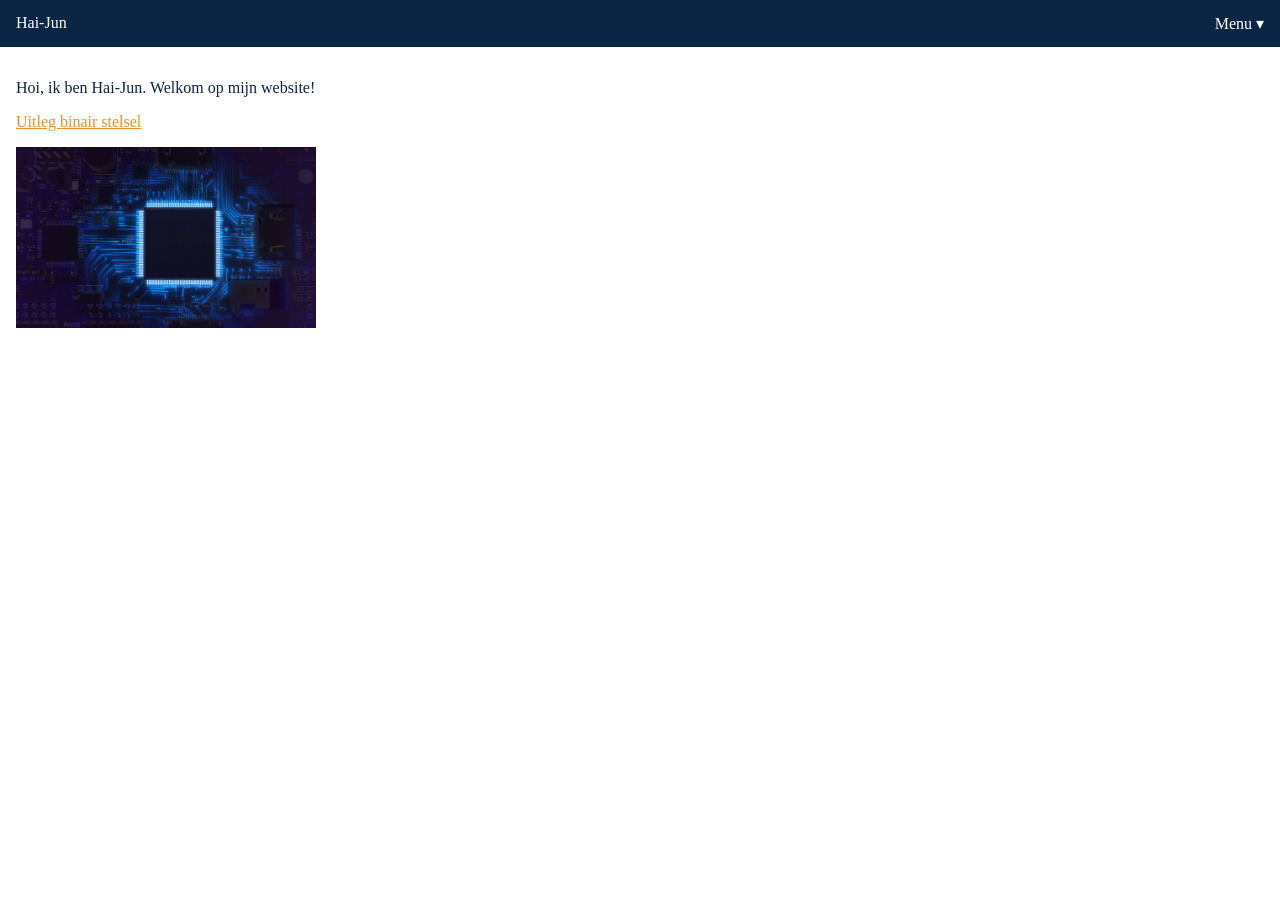
==== index.html @ f77fb596 "test 26" ====
<!DOCTYPE html> <!--dit is de homepage van mijn site, die blijft altijd in de hoofdmap staan-->
<html> <!--dit is het html-element, hier staat de hele pagina in-->
    <head> <!--de head: informatie OVER de pagina, die zie je niet op de pagina-->
        <title>Ik ben Hai-Jun</title> <!--de titel, die staat op het tabblad-->
        <meta charset="utf-8"> <!--zorgt dat letters als ë en é goed worden getoond-->
        <link rel="stylesheet" type="text/css" href="css/opmaak.css"> <!--link naar mijn CSS-bestand. css/ = in de map css-->
    </head>
    <body> <!--de body: alles wat je ZIET op je site-->

        <!--MENU met dropdown: 3 geneste lijsten (een lijst IN een lijst IN een lijst).
            ul = de hele lijst, li = 1 item, a = de link.
            html/ = de pagina staat in de map html-->
        <ul> <!--niveau 1: de donkerblauwe balk-->
            <li><a href="index.html">Hai-Jun</a></li> <!--mijn naam links in de balk, klikken = naar home-->
            <li class="rechts"> <!--class="rechts" = dit item staat rechts in de balk-->
                <a href="#">Menu ▾</a> <!--href="#" = deze link gaat nergens heen, hij opent alleen het menu-->
                <ul> <!--niveau 2: klapt open onder Menu-->
                    <li><a href="index.html">Home</a></li>
                    <li>
                        <a href="html/binairstelsel.html">◂ Onderwerpen</a>
                        <ul> <!--niveau 3: klapt open naast Onderwerpen-->
                            <li><a href="html/binairstelsel.html">Binair stelsel</a></li>
                            <li><a href="html/kleurmodellen.html">Kleurmodellen</a></li>
                        </ul>
                    </li>
                </ul>
            </li>
        </ul>

        <!--div = een block-element: een doos voor de inhoud van mijn pagina-->
        <div class="inhoud">

            <p>Hoi, ik ben Hai-Jun. Welkom op mijn website!</p> <!--p = paragraaf-->

            <p><a href="html/binairstelsel.html">Uitleg binair stelsel</a></p> <!--link naar mijn 2e pagina in de map html-->

            <!--plaatje uit de map images-->
            <img src="images/Ict1.jpeg" alt="Een computerchip met blauw licht">

        </div> <!--einde van de doos-->

    </body>
</html>
---- css/opmaak.css ----
/* opmaak.css = de opmaak van mijn hele website.
   Elk .html-bestand linkt naar dit bestand in de <head>.
   Mijn kleuren: donkerblauw (#0b2545) en oranje (#f28c28). */

/* body = de hele pagina.
   margin: 0 = geen witte rand om de pagina, zodat de menubalk tegen de rand zit */
body {
  margin: 0;
}
/* ---------- MENU ---------- */

/* Code van w3schools (horizontaal menu).
   ul = de hele lijst van het menu */
ul {
  list-style-type: none;       /* geen bolletjes */
  margin: 0;                   /* geen ruimte BUITEN de lijst */
  padding: 0;                  /* geen ruimte BINNEN de lijst */
  overflow: hidden;
  background-color: #0b2545;   /* EXPERIMENT: was #333 (grijs), ik koos donkerblauw */
}

/* li = 1 item van het menu.
   float: left = alle items gaan NAAST elkaar staan in plaats van onder elkaar */
li {
  float: left;
}

/* li a = de links IN het menu */
li a {
  display: block;              /* het hele vakje is klikbaar, niet alleen de tekst */
  color: white;                /* kleur van de tekst */
  text-align: center;          /* tekst in het midden */
  padding: 14px 16px;          /* ruimte binnen het vakje: 14px boven en onder, 16px links en rechts */
  text-decoration: none;       /* geen streep onder de link */
}

/* li a:hover = de link als je muis erop staat.
   EXPERIMENT: was #111 (zwart), ik koos oranje */
li a:hover {
  background-color: #f28c28;
}

/* ---------- DROPDOWN ---------- */

/* li.rechts = het menu-item met class="rechts" (Menu ▾).
   float: right = dit item staat RECHTS in de balk */
li.rechts {
  float: right;
}

/* li ul = een lijst BINNEN een lijst-item (niveau 2 en 3).
   Die is eerst ONZICHTBAAR. */
li ul {
  display: none;               /* none = niet zichtbaar */
  position: absolute;          /* zweeft OVER de pagina heen, de rest schuift niet op */
  right: 0;                    /* tegen de rechterkant van het scherm */
  min-width: 180px;            /* minstens 180 pixels breed */
  overflow: visible;           /* anders wordt niveau 3 afgeknipt */
  z-index: 1;                  /* ligt BOVENOP de rest van de pagina */
}

/* in de dropdown staan de items ONDER elkaar, niet naast elkaar */
li ul li {
  float: none;                 /* niet meer naast elkaar */
  position: relative;          /* nodig zodat niveau 3 naast dit item komt */
}

/* tekst in de dropdown links uitlijnen */
li ul a {
  text-align: left;
}

/* li ul ul = niveau 3 (een lijst in een lijst in een lijst).
   Die komt LINKS naast het item in plaats van eronder */
li ul ul {
  top: 0;                      /* op dezelfde hoogte als het item */
  right: 100%;                 /* helemaal links naast het item */
}

/* li:hover > ul = als je muis op een li staat, wordt de lijst DIRECT daarin zichtbaar.
   > = alleen de lijst direct erin, niet de lijsten nog dieper */
li:hover > ul {
  display: block;              /* block = wel zichtbaar */
}

/* ---------- INHOUD ---------- */

/* .inhoud = de doos met class="inhoud" (de punt betekent: class) */
.inhoud {
  color: #0b2545;              /* donkerblauwe tekst */
  padding: 16px;               /* ruimte binnen de doos, zodat de tekst niet tegen de rand zit */
}

/* EXPERIMENT: de links in de tekst een andere kleur geven (oranje) */
.inhoud a {
  color: #f28c28;
}

/* de plaatjes in de doos niet te groot maken */
.inhoud img {
  width: 300px;                /* 300 pixels breed */
}


/* ---------- OPGEZOCHT (vragen uit het document) ----------
   1. color = de kleur van de TEKST.
      background-color = de kleur van de ACHTERGROND.
   2. display: block = het element wordt een block (een plank):
      het neemt de hele breedte en het hele vlak is klikbaar.
   3. li a:hover = de opmaak van een link in een lijst-item
      op het moment dat de muis erop staat (hover = zweven).
   4. padding: 8px 16px
      a. padding = de ruimte BINNEN een element, tussen de rand en de inhoud.
      b. px = pixels, de kleine puntjes waaruit je scherm bestaat.
      c. 2 waardes: de 1e is voor boven en onder,
         de 2e is voor links en rechts. */
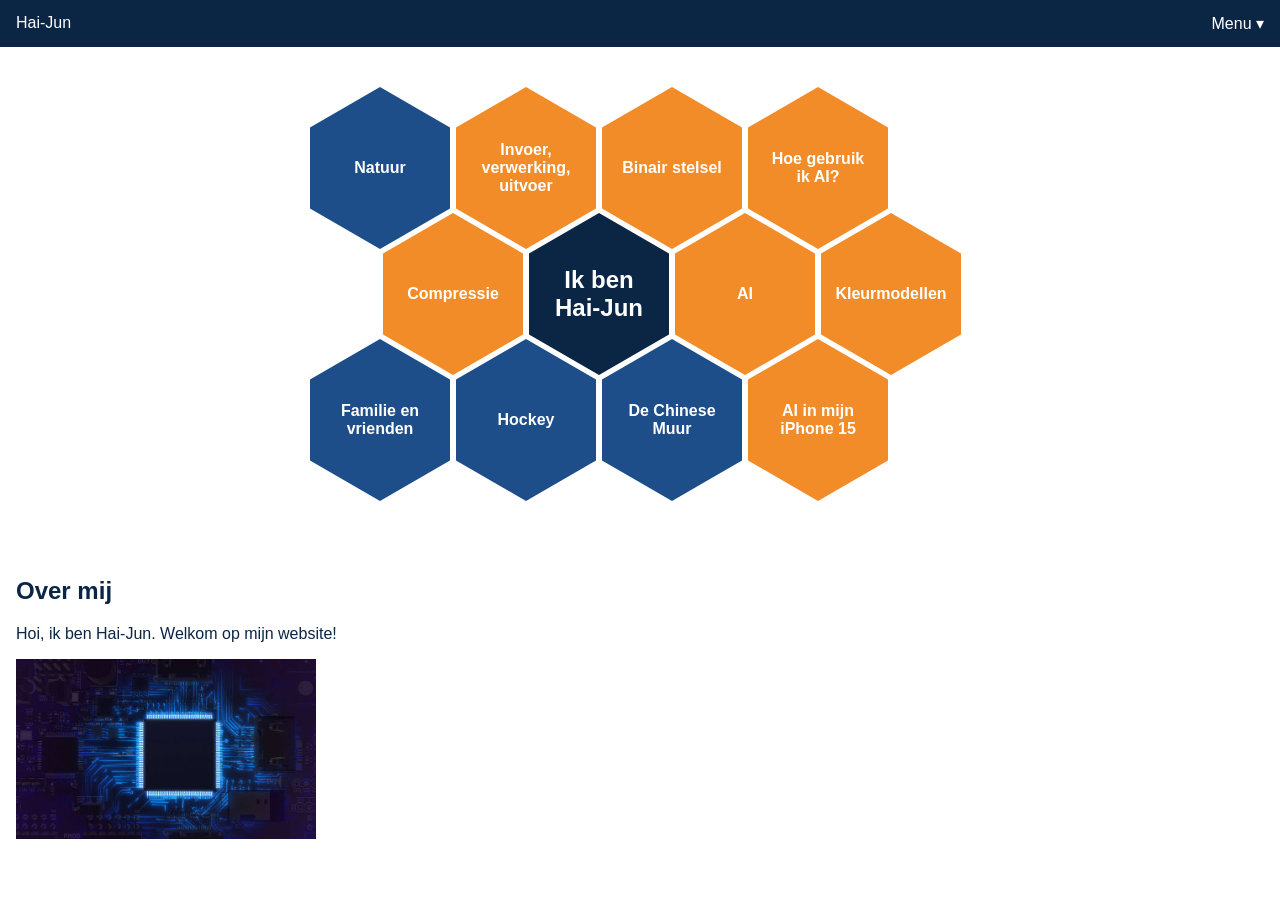
==== commit b0fa4119: "test27" ====
--- a/index.html
+++ b/index.html
@@ -7,9 +7,9 @@
     </head>
     <body> <!--de body: alles wat je ZIET op je site-->
 
-        <!--MENU met dropdown: 3 geneste lijsten (een lijst IN een lijst IN een lijst).
-            ul = de hele lijst, li = 1 item, a = de link.
-            html/ = de pagina staat in de map html-->
+        <!--MENU met dropdown: 3 geneste lijsten.
+            html/ = de pagina staat in de map html.
+            # = spring naar een stukje van de pagina met dat id-->
         <ul> <!--niveau 1: de donkerblauwe balk-->
             <li><a href="index.html">Hai-Jun</a></li> <!--mijn naam links in de balk, klikken = naar home-->
             <li class="rechts"> <!--class="rechts" = dit item staat rechts in de balk-->
@@ -17,22 +17,67 @@
                 <ul> <!--niveau 2: klapt open onder Menu-->
                     <li><a href="index.html">Home</a></li>
                     <li>
-                        <a href="html/binairstelsel.html">◂ Onderwerpen</a>
-                        <ul> <!--niveau 3: klapt open naast Onderwerpen-->
+                        <a href="html/ivu.html">◂ Onderwerpen</a>
+                        <ul> <!--niveau 3: de onderwerpen-->
+                            <li><a href="html/ivu.html">Invoer, verwerking, uitvoer</a></li>
                             <li><a href="html/binairstelsel.html">Binair stelsel</a></li>
                             <li><a href="html/kleurmodellen.html">Kleurmodellen</a></li>
+                            <li><a href="html/compressie.html">Compressie</a></li>
+                        </ul>
+                    </li>
+                    <li>
+                        <a href="html/ai.html">◂ AI</a>
+                        <ul> <!--niveau 3: de stukjes van de AI-pagina-->
+                            <li><a href="html/ai.html#wat">Wat is AI?</a></li>
+                            <li><a href="html/ai.html#gebruik">Hoe gebruik ik AI?</a></li>
+                            <li><a href="html/ai.html#iphone">AI in mijn iPhone 15</a></li>
                         </ul>
                     </li>
                 </ul>
             </li>
         </ul>
 
-        <!--div = een block-element: een doos voor de inhoud van mijn pagina-->
-        <div class="inhoud">
+        <!--HONINGRAAT: mijn ontwerp. Een doos (div) met 3 rijen zeshoeken.
+            Elke rij is een div met class="rij".
+            Elke zeshoek is een link (a) met class="zeshoek".
+            Een zeshoek heeft 2 classes, met een spatie ertussen:
+            "zeshoek onderwerp" = de vorm van een zeshoek + de oranje kleur
+            "zeshoek hobby" = de vorm van een zeshoek + de blauwe kleur-->
+        <div class="honingraat">
 
+            <!--RIJ 1-->
+            <div class="rij">
+                <a class="zeshoek hobby" href="#over-mij">Natuur</a> <!--#over-mij = spring naar het stuk "Over mij" onderaan-->
+                <a class="zeshoek onderwerp" href="html/ivu.html">Invoer, verwerking, uitvoer</a>
+                <a class="zeshoek onderwerp" href="html/binairstelsel.html">Binair stelsel</a>
+                <a class="zeshoek onderwerp" href="html/ai.html#gebruik">Hoe gebruik ik AI?</a>
+            </div>
+
+            <!--RIJ 2: class="rij verschoven" = deze rij schuift een halve zeshoek naar rechts (zie opmaak.css)-->
+            <div class="rij verschoven">
+                <a class="zeshoek onderwerp" href="html/compressie.html">Compressie</a>
+                <div class="zeshoek midden"> <!--de middelste zeshoek: geen link maar een div, met mijn naam-->
+                    <h1>Ik ben Hai-Jun</h1> <!--h1 = de belangrijkste kop van de pagina-->
+                </div>
+                <a class="zeshoek onderwerp" href="html/ai.html">AI</a>
+                <a class="zeshoek onderwerp" href="html/kleurmodellen.html">Kleurmodellen</a>
+            </div>
+
+            <!--RIJ 3-->
+            <div class="rij">
+                <a class="zeshoek hobby" href="#over-mij">Familie en vrienden</a>
+                <a class="zeshoek hobby" href="#over-mij">Hockey</a>
+                <a class="zeshoek hobby" href="#over-mij">De Chinese Muur</a>
+                <a class="zeshoek onderwerp" href="html/ai.html#iphone">AI in mijn iPhone 15</a>
+            </div>
+
+        </div> <!--einde van de honingraat-->
+
+        <!--OVER MIJ: id="over-mij" = een bladwijzer. De blauwe hobby-zeshoeken springen hierheen-->
+        <div class="inhoud" id="over-mij">
+
+            <h2>Over mij</h2> <!--h2 = een kopje-->
             <p>Hoi, ik ben Hai-Jun. Welkom op mijn website!</p> <!--p = paragraaf-->
-
-            <p><a href="html/binairstelsel.html">Uitleg binair stelsel</a></p> <!--link naar mijn 2e pagina in de map html-->
 
             <!--plaatje uit de map images-->
             <img src="images/Ict1.jpeg" alt="Een computerchip met blauw licht">
--- a/css/opmaak.css
+++ b/css/opmaak.css
@@ -3,9 +3,12 @@
    Mijn kleuren: donkerblauw (#0b2545) en oranje (#f28c28). */
 
 /* body = de hele pagina.
-   margin: 0 = geen witte rand om de pagina, zodat de menubalk tegen de rand zit */
+   margin: 0 = geen witte rand om de pagina, zodat de menubalk tegen de rand zit
+   font-family = het lettertype. Arial is makkelijk te lezen. sans-serif = reserve als Arial er niet is */
 body {
   margin: 0;
+  font-family: Arial, sans-serif;
+
 }
 /* ---------- MENU ---------- */
 
@@ -102,6 +105,79 @@
 }
 
 
+/* ---------- HONINGRAAT (homepage, mijn ontwerp) ---------- */
+
+/* .honingraat = de hele doos met zeshoeken */
+.honingraat {
+  width: 660px;                /* breedte: 4 zeshoeken + een halve voor de verschoven rij */
+  margin: 40px auto;           /* 40px ruimte boven en onder. auto links en rechts = in het MIDDEN van de pagina */
+}
+
+/* .rij = 1 rij zeshoeken.
+   overflow: hidden zorgt dat de rij net zo hoog wordt als de zeshoeken erin (door float) */
+.rij {
+  overflow: hidden;
+}
+
+/* .rij.verschoven = een rij met BEIDE classes: rij en verschoven (de middelste rij).
+   POSITIONEREN: position: relative + left = schuif het element vanaf zijn eigen plek */
+.rij.verschoven {
+  position: relative;          /* ik ga deze rij verschuiven vanaf zijn eigen plek */
+  left: 73px;                  /* 73px naar rechts = een halve zeshoek */
+  margin-top: -36px;           /* een min-getal = naar boven, zodat de rijen in elkaar schuiven */
+  margin-bottom: -36px;        /* de rij eronder schuift ook omhoog */
+}
+
+/* .zeshoek = alles met class="zeshoek": de vorm en de tekst */
+.zeshoek {
+  float: left;                 /* POSITIONEREN: float: left = de zeshoeken staan NAAST elkaar */
+  width: 140px;                /* breedte van een zeshoek */
+  height: 162px;               /* hoogte: een zeshoek is iets hoger dan breed */
+  margin-right: 6px;           /* 6px ruimte tussen de zeshoeken */
+
+  /* clip-path knipt een vorm uit een vierkant blok, net als een koekjesvorm.
+     De 6 getallenparen zijn de 6 hoekpunten van de zeshoek (links-rechts boven-onder in procenten) */
+  clip-path: polygon(50% 0%, 100% 25%, 100% 75%, 50% 100%, 0% 75%, 0% 25%);
+
+  /* display: flex + align-items + justify-content = de tekst precies in het MIDDEN */
+  display: flex;
+  align-items: center;         /* midden van boven naar beneden */
+  justify-content: center;     /* midden van links naar rechts */
+  text-align: center;          /* als de tekst op 2 regels staat, ook in het midden */
+
+  padding: 0 18px;             /* 0 boven en onder, 18px links en rechts, zodat tekst niet tegen de schuine rand komt */
+  box-sizing: border-box;      /* de padding telt mee in de 140px breedte */
+  color: white;                /* witte tekst */
+  font-weight: bold;           /* dikgedrukt */
+  text-decoration: none;       /* geen streep onder de link */
+}
+
+/* de KLEUREN van de zeshoeken (het 2e naamkaartje) */
+.onderwerp {
+  background-color: #f28c28;   /* oranje: de informatica-onderwerpen */
+}
+.hobby {
+  background-color: #1d4e89;   /* middenblauw: over mij */
+}
+.midden {
+  background-color: #0b2545;   /* donkerblauw: de middelste zeshoek met mijn naam */
+}
+
+/* .midden h1 = de h1 IN de middelste zeshoek */
+.midden h1 {
+  font-size: 24px;             /* grootte van de letters */
+  margin: 0;                   /* geen extra ruimte om de kop heen */
+}
+
+/* HOVER: de kleur wisselt als je muis op een zeshoek staat.
+   a.onderwerp = alleen een LINK (a) met class="onderwerp" */
+a.onderwerp:hover {
+  background-color: #0b2545;   /* oranje wordt donkerblauw */
+}
+a.hobby:hover {
+  background-color: #f28c28;   /* blauw wordt oranje */
+}
+
 /* ---------- OPGEZOCHT (vragen uit het document) ----------
    1. color = de kleur van de TEKST.
       background-color = de kleur van de ACHTERGROND.
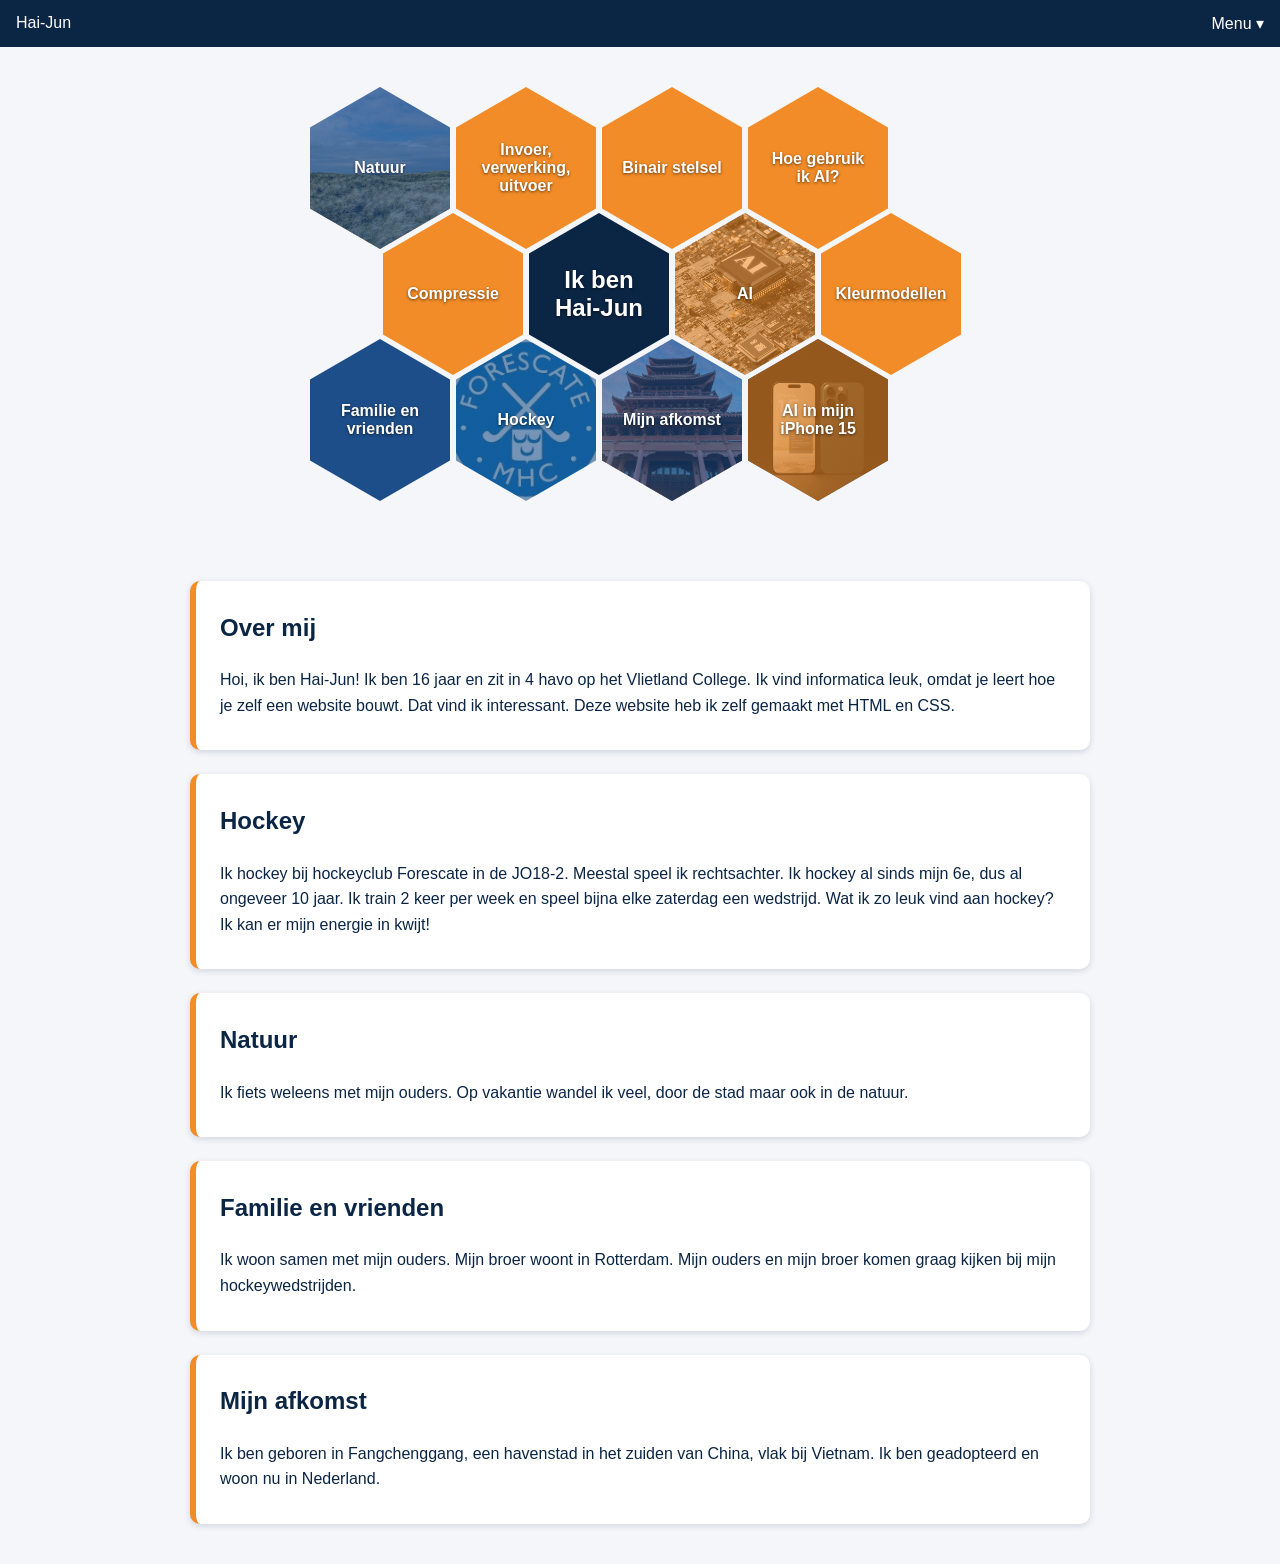
==== commit c5381422: "test 36" ====
--- a/index.html
+++ b/index.html
@@ -38,49 +38,75 @@
         </ul>
 
         <!--HONINGRAAT: mijn ontwerp. Een doos (div) met 3 rijen zeshoeken.
-            Elke rij is een div met class="rij".
-            Elke zeshoek is een link (a) met class="zeshoek".
-            Een zeshoek heeft 2 classes, met een spatie ertussen:
-            "zeshoek onderwerp" = de vorm van een zeshoek + de oranje kleur
-            "zeshoek hobby" = de vorm van een zeshoek + de blauwe kleur-->
+            Elke rij is een div met class="rij". Elke zeshoek is een link (a) met class="zeshoek".
+            Elke zeshoek heeft 3 classes, met spaties ertussen:
+            1. "zeshoek"              = de vorm van een zeshoek
+            2. "onderwerp" of "hobby" = de kleur: oranje (informatica) of blauw (over mij)
+            3. "tegel-..."            = de achtergrondafbeelding van die zeshoek (zie opmaak.css)-->
         <div class="honingraat">
 
             <!--RIJ 1-->
             <div class="rij">
-                <a class="zeshoek hobby" href="#over-mij">Natuur</a> <!--#over-mij = spring naar het stuk "Over mij" onderaan-->
-                <a class="zeshoek onderwerp" href="html/ivu.html">Invoer, verwerking, uitvoer</a>
-                <a class="zeshoek onderwerp" href="html/binairstelsel.html">Binair stelsel</a>
-                <a class="zeshoek onderwerp" href="html/ai.html#gebruik">Hoe gebruik ik AI?</a>
+                <a class="zeshoek hobby tegel-natuur" href="#natuur">Natuur</a> <!--#natuur = spring naar het stuk over natuur onderaan-->
+                <a class="zeshoek onderwerp tegel-ivu" href="html/ivu.html">Invoer, verwerking, uitvoer</a>
+                <a class="zeshoek onderwerp tegel-binair" href="html/binairstelsel.html">Binair stelsel</a>
+                <a class="zeshoek onderwerp tegel-ai-gebruik" href="html/ai.html#gebruik">Hoe gebruik ik AI?</a>
             </div>
 
             <!--RIJ 2: class="rij verschoven" = deze rij schuift een halve zeshoek naar rechts (zie opmaak.css)-->
             <div class="rij verschoven">
-                <a class="zeshoek onderwerp" href="html/compressie.html">Compressie</a>
+                <a class="zeshoek onderwerp tegel-compressie" href="html/compressie.html">Compressie</a>
                 <div class="zeshoek midden"> <!--de middelste zeshoek: geen link maar een div, met mijn naam-->
                     <h1>Ik ben Hai-Jun</h1> <!--h1 = de belangrijkste kop van de pagina-->
                 </div>
-                <a class="zeshoek onderwerp" href="html/ai.html">AI</a>
-                <a class="zeshoek onderwerp" href="html/kleurmodellen.html">Kleurmodellen</a>
+                <a class="zeshoek onderwerp tegel-ai" href="html/ai.html">AI</a>
+                <a class="zeshoek onderwerp tegel-kleur" href="html/kleurmodellen.html">Kleurmodellen</a>
             </div>
 
             <!--RIJ 3-->
             <div class="rij">
-                <a class="zeshoek hobby" href="#over-mij">Familie en vrienden</a>
-                <a class="zeshoek hobby" href="#over-mij">Hockey</a>
-                <a class="zeshoek hobby" href="#over-mij">De Chinese Muur</a>
-                <a class="zeshoek onderwerp" href="html/ai.html#iphone">AI in mijn iPhone 15</a>
+                <a class="zeshoek hobby tegel-familie" href="#familie">Familie en vrienden</a>
+                <a class="zeshoek hobby tegel-hockey" href="#hockey">Hockey</a>
+                <a class="zeshoek hobby tegel-afkomst" href="#afkomst">Mijn afkomst</a>
+                <a class="zeshoek onderwerp tegel-iphone" href="html/ai.html#iphone">AI in mijn iPhone 15</a>
             </div>
 
         </div> <!--einde van de honingraat-->
 
-        <!--OVER MIJ: id="over-mij" = een bladwijzer. De blauwe hobby-zeshoeken springen hierheen-->
+        <!--OVER MIJ: elk onderwerp in een eigen wit blok (class="blok").
+            Elk blok heeft een id (een bladwijzer). De blauwe zeshoeken springen hierheen, bijvoorbeeld met href="#hockey"-->
         <div class="inhoud" id="over-mij">
 
-            <h2>Over mij</h2> <!--h2 = een kopje-->
-            <p>Hoi, ik ben Hai-Jun. Welkom op mijn website!</p> <!--p = paragraaf-->
+            <div class="blok">
+                <h2>Over mij</h2> <!--h2 = een kopje-->
+                <p>Hoi, ik ben Hai-Jun! Ik ben 16 jaar en zit in 4 havo op het Vlietland College.
+                   Ik vind informatica leuk, omdat je leert hoe je zelf een website bouwt. Dat vind ik interessant.
+                   Deze website heb ik zelf gemaakt met HTML en CSS.</p>
+            </div>
 
-            <!--plaatje uit de map images-->
-            <img src="images/Ict1.jpeg" alt="Een computerchip met blauw licht">
+            <div class="blok" id="hockey">
+                <h2>Hockey</h2>
+                <p>Ik hockey bij hockeyclub Forescate in de JO18-2. Meestal speel ik rechtsachter.
+                   Ik hockey al sinds mijn 6e, dus al ongeveer 10 jaar. Ik train 2 keer per week en speel bijna elke zaterdag een wedstrijd.
+                   Wat ik zo leuk vind aan hockey? Ik kan er mijn energie in kwijt!</p>
+            </div>
+
+            <div class="blok" id="natuur">
+                <h2>Natuur</h2>
+                <p>Ik fiets weleens met mijn ouders. Op vakantie wandel ik veel, door de stad maar ook in de natuur.</p>
+            </div>
+
+            <div class="blok" id="familie">
+                <h2>Familie en vrienden</h2>
+                <p>Ik woon samen met mijn ouders. Mijn broer woont in Rotterdam.
+                   Mijn ouders en mijn broer komen graag kijken bij mijn hockeywedstrijden.</p>
+            </div>
+
+            <div class="blok" id="afkomst">
+                <h2>Mijn afkomst</h2>
+                <p>Ik ben geboren in Fangchenggang, een havenstad in het zuiden van China, vlak bij Vietnam.
+                   Ik ben geadopteerd en woon nu in Nederland.</p>
+            </div>
 
         </div> <!--einde van de doos-->
 
--- a/css/opmaak.css
+++ b/css/opmaak.css
@@ -1,10 +1,19 @@
 /* opmaak.css = de opmaak van mijn hele website.
    Elk .html-bestand linkt naar dit bestand in de <head>.
-   Mijn kleuren: donkerblauw (#0b2545) en oranje (#f28c28). */
-
+
+   HOE HEB IK KLEUR AAN MIJN WEBSITE TOEGEVOEGD?
+   - Mijn kleuren: donkerblauw (#0b2545), oranje (#f28c28) en middenblauw (#1d4e89).
+   - Een kleur zet ik in de code met een EIGENSCHAP:
+       color: ...;            = de kleur van de TEKST
+       background-color: ...; = de kleur van de ACHTERGROND
+   - Een kleur kun je op 2 manieren opschrijven, het geeft precies dezelfde kleur:
+       hexadecimaal: #f28c28           (# + 2 tekens rood, 2 tekens groen, 2 tekens blauw)
+       decimaal:     rgb(242, 140, 40) (rood, groen, blauw, elk van 0 tot 255)
+   - De meeste kleuren staan hier in opmaak.css, zodat ik ze maar 1 keer hoef te veranderen.
+   - Op de kleurenpagina staat de kleur direct in de HTML met style="background-color: ...".
+     Dat heet inline CSS. Daar laat ik zien dat rgb() en # dezelfde kleur geven. */
 /* body = de hele pagina.
-   margin: 0 = geen witte rand om de pagina, zodat de menubalk tegen de rand zit
-   font-family = het lettertype. Arial is makkelijk te lezen. sans-serif = reserve als Arial er niet is */
+   margin: 0 = geen witte rand om de pagina, zodat de menubalk tegen de rand zit */
 body {
   margin: 0;
   font-family: Arial, sans-serif;
@@ -104,7 +113,6 @@
   width: 300px;                /* 300 pixels breed */
 }
 
-
 /* ---------- HONINGRAAT (homepage, mijn ontwerp) ---------- */
 
 /* .honingraat = de hele doos met zeshoeken */
@@ -178,6 +186,214 @@
   background-color: #f28c28;   /* blauw wordt oranje */
 }
 
+/* ---------- AFBEELDINGEN IN DE ZESHOEKEN ---------- */
+
+/* elke zeshoek: de achtergrondafbeelding vult de hele zeshoek */
+.zeshoek {
+  background-size: cover;                       /* cover = de afbeelding vult de hele zeshoek, zonder lege randen */
+  background-position: center;                  /* het midden van de afbeelding staat in het midden van de zeshoek */
+  text-shadow: 0 1px 3px rgba(0, 0, 0, 0.6);    /* een zacht schaduwtje achter de tekst, zodat hij beter leesbaar is */
+}
+
+/* TEKENINGEN (svg): wit en half doorzichtig, de kleur van de zeshoek schijnt erdoorheen.
+   url("...") = waar de afbeelding staat. ../ = vanuit de map css eerst 1 map omhoog, dan de map images in */
+.tegel-ivu        { background-image: url("../images/tegel-ivu.svg"); }
+.tegel-binair     { background-image: url("../images/tegel-binair.svg"); }
+.tegel-ai-gebruik { background-image: url("../images/tegel-ai-gebruik.svg"); }
+.tegel-compressie { background-image: url("../images/tegel-compressie.svg"); }
+.tegel-kleur      { background-image: url("../images/tegel-kleur.svg"); }
+.tegel-familie    { background-image: url("../images/tegel-familie.svg"); }
+
+/* FOTO'S met een gekleurd laagje eroverheen.
+   linear-gradient(kleur, kleur) = een laagje van 1 kleur. Die ligt BOVENOP de foto (wat eerst staat, ligt bovenop).
+   rgba(242, 140, 40, 0.6) = oranje, 60% ondoorzichtig. rgba(29, 78, 137, 0.6) = middenblauw, 60% ondoorzichtig */
+.tegel-ai      { background-image: linear-gradient(rgba(242, 140, 40, 0.6), rgba(242, 140, 40, 0.6)), url("../images/ai.jpg"); }
+.tegel-iphone  { background-image: linear-gradient(rgba(242, 140, 40, 0.6), rgba(242, 140, 40, 0.6)), url("../images/iphone15.jpg"); }
+.tegel-natuur  { background-image: linear-gradient(rgba(29, 78, 137, 0.6), rgba(29, 78, 137, 0.6)), url("../images/natuur.jpg"); }
+.tegel-hockey  { background-image: linear-gradient(rgba(29, 78, 137, 0.6), rgba(29, 78, 137, 0.6)), url("../images/hockey.jpg"); }
+.tegel-afkomst { background-image: linear-gradient(rgba(29, 78, 137, 0.6), rgba(29, 78, 137, 0.6)), url("../images/afkomst.jpg"); }
+
+/* muis op een zeshoek: hij wordt iets lichter. filter: brightness(1.2) = 20% feller */
+a.zeshoek:hover {
+  filter: brightness(1.2);
+}
+/* ---------- PAGINA'S MET UITLEG (bijvoorbeeld kleurmodellen) ---------- */
+
+/* lichtgrijze achtergrond voor de hele site, zodat de witte blokken opvallen.
+   Je mag dezelfde selector (body) vaker gebruiken: de browser voegt de regels samen */
+body {
+  background-color: #f4f6fa;     /* achtergrondkleur: heel lichtgrijs-blauw */
+}
+
+/* .paginakop = de blauwe balk met de titel bovenaan een pagina */
+.paginakop {
+  background-color: #1d4e89;     /* achtergrondkleur: middenblauw */
+  color: white;                  /* tekstkleur: wit */
+  padding: 40px 20px;            /* 40px boven en onder, 20px links en rechts */
+  text-align: center;            /* tekst in het midden */
+}
+.paginakop h1 {
+  margin: 0;                     /* geen extra ruimte om de titel */
+  font-size: 40px;               /* lettergrootte */
+}
+.paginakop p {
+  margin: 8px 0 0 0;             /* 4 waardes: boven, rechts, onder, links */
+  font-size: 18px;
+}
+
+/* .inhoud = de doos met alle tekst: maximaal 900px breed en in het midden.
+   Deze regels komen bij de .inhoud-regels die er al stonden */
+.inhoud {
+  max-width: 900px;              /* breedte: maximaal 900 pixels, dan zijn de regels niet te lang */
+  margin: 0 auto;                /* auto links en rechts = in het midden */
+  line-height: 1.6;              /* hoogte van een regel: 1,6 keer de lettergrootte, leest prettiger */
+}
+
+/* .blok = een wit blok voor 1 onderwerp */
+.blok {
+  background-color: white;
+  border-left: 6px solid #f28c28;   /* oranje streep links: 6px dik, doorgetrokken lijn */
+  border-radius: 10px;              /* afgeronde hoeken */
+  padding: 8px 24px 16px 24px;      /* ruimte binnen het blok: boven, rechts, onder, links */
+  margin: 24px 0;                   /* 24px ruimte boven en onder */
+  box-shadow: 0 2px 6px rgba(11, 37, 69, 0.15); /* zachte schaduw. rgba = rgb + doorzichtigheid (0.15 = 15%) */
+}
+.blok h2 {
+  color: #0b2545;                /* tekstkleur van de kopjes: donkerblauw */
+}
+
+/* .uitleg = een licht-oranje vakje voor een rekenvoorbeeld */
+.uitleg {
+  background-color: #fdf0e3;     /* heel licht oranje */
+  border-radius: 8px;
+  padding: 10px 16px;
+}
+
+/* img.groot = een plaatje met class="groot" */
+.inhoud img.groot {
+  width: 100%;                   /* breedte: zo breed als het blok... */
+  max-width: 520px;              /* ...maar maximaal 520 pixels */
+}
+
+/* ---------- TABELLEN ---------- */
+
+table {
+  border-collapse: collapse;     /* de randjes van de cellen vallen samen tot 1 lijn */
+  margin-bottom: 16px;
+}
+th, td {                         /* komma = deze opmaak geldt voor th EN td */
+  border: 1px solid #c9d3e3;     /* rand: 1px, doorgetrokken, lichtgrijs-blauw */
+  padding: 8px 14px;
+  text-align: left;
+}
+th {
+  background-color: #0b2545;     /* kopcellen: donkerblauw... */
+  color: white;                  /* ...met witte tekst */
+}
+td.kleurvak {
+  width: 50px;                   /* breedte van het kleurvakje */
+}
+
+/* ---------- KLEURENLAB EN OEFENEN ---------- */
+
+/* .kiezers label = de tekst naast een kleurkiezer */
+.kiezers label {
+  font-weight: bold;
+  margin-left: 12px;             /* ruimte links, zodat de kiezers niet tegen elkaar plakken */
+}
+
+/* input[type=color] = alleen de inputs die een kleurkiezer zijn (een attribuut-selector) */
+.kiezers input[type=color] {
+  width: 70px;                   /* breedte */
+  height: 50px;                  /* hoogte */
+  vertical-align: middle;        /* netjes in het midden van de regel */
+  cursor: pointer;               /* de muis wordt een handje: je ziet dat je kunt klikken */
+}
+
+/* details = een uitklapblok bij het oefenen */
+details {
+  background-color: #f4f6fa;
+  border-radius: 8px;
+  padding: 10px 16px;
+  margin-bottom: 8px;
+}
+
+/* summary = de vraag die je altijd ziet */
+summary {
+  font-weight: bold;
+  color: #0b2545;
+  cursor: pointer;
+}
+
+/* ---------- KNOP-LINK (binair-pagina) ---------- */
+
+/* .inhoud a.spelknop = een link met class="spelknop" in de inhoud.
+   Een link is een inline-element. Met display: inline-block kun je hem ook padding en afgeronde hoeken geven,
+   zodat hij eruitziet als een knop */
+.inhoud a.spelknop {
+  display: inline-block;         /* inline-block = blijft op de regel staan, maar gedraagt zich als een blokje */
+  background-color: #f28c28;     /* achtergrondkleur: oranje */
+  color: white;                  /* tekstkleur: wit */
+  font-weight: bold;             /* dikgedrukt */
+  font-size: 18px;               /* lettergrootte */
+  padding: 12px 24px;            /* ruimte binnen de knop: 12px boven en onder, 24px links en rechts */
+  border-radius: 25px;           /* hele ronde hoeken: een "pil"-vorm */
+  text-decoration: none;         /* geen streep onder de link */
+}
+
+/* als de muis op de knop staat: donkerblauw */
+.inhoud a.spelknop:hover {
+  background-color: #0b2545;
+}
+
+/* ---------- VIDEO (compressie-pagina) ---------- */
+
+/* .video iframe = het videovenster in het blok met class="video" */
+.video iframe {
+  width: 100%;                   /* breedte: zo breed als het blok... */
+  max-width: 640px;              /* ...maar maximaal 640 pixels */
+  aspect-ratio: 16 / 9;          /* verhouding breedte : hoogte = 16 : 9, net als een YouTube-video */
+  border: none;                  /* geen rand om het venster */
+  border-radius: 8px;            /* afgeronde hoeken */
+}
+
+/* ---------- SCHEMA (IVU-pagina) ---------- */
+
+/* .schema = de doos met de 3 blokken en de pijlen.
+   overflow: hidden = de doos wordt zo hoog als de blokken erin (door float) */
+.schema {
+  overflow: hidden;
+  margin-bottom: 16px;           /* ruimte onder het schema */
+}
+
+/* .schema .stap = een blok IN het schema (Invoer, Verwerking, Uitvoer) */
+.schema .stap {
+  float: left;                   /* POSITIONEREN: de blokken staan naast elkaar */
+  width: 26%;                    /* breedte: 26% van het schema. 3 blokken = 78% */
+  min-height: 128px;             /* minimale hoogte, zodat alle 3 de blokken even hoog zijn */
+  background-color: #1d4e89;     /* achtergrondkleur: middenblauw */
+  color: white;                  /* tekstkleur: wit */
+  text-align: center;            /* tekst in het midden */
+  border-radius: 10px;           /* afgeronde hoeken */
+  padding: 4px 8px;              /* ruimte binnen het blok */
+  box-sizing: border-box;        /* de padding telt mee in de breedte */
+}
+
+/* het kopje in een blok: oranje */
+.schema .stap h3 {
+  margin: 8px 0 4px 0;           /* ruimte: boven, rechts, onder, links */
+  color: #f28c28;                /* tekstkleur: oranje */
+}
+
+/* .schema .pijl = een pijl tussen de blokken */
+.schema .pijl {
+  float: left;                   /* naast de blokken */
+  width: 11%;                    /* 2 pijlen = 22%. Samen met de blokken: 78% + 22% = 100% */
+  text-align: center;            /* pijl in het midden */
+  font-size: 40px;               /* grote pijl */
+  color: #f28c28;                /* oranje */
+  padding-top: 30px;             /* ruimte boven de pijl, zodat hij in het midden van de hoogte staat */
+}
 /* ---------- OPGEZOCHT (vragen uit het document) ----------
    1. color = de kleur van de TEKST.
       background-color = de kleur van de ACHTERGROND.
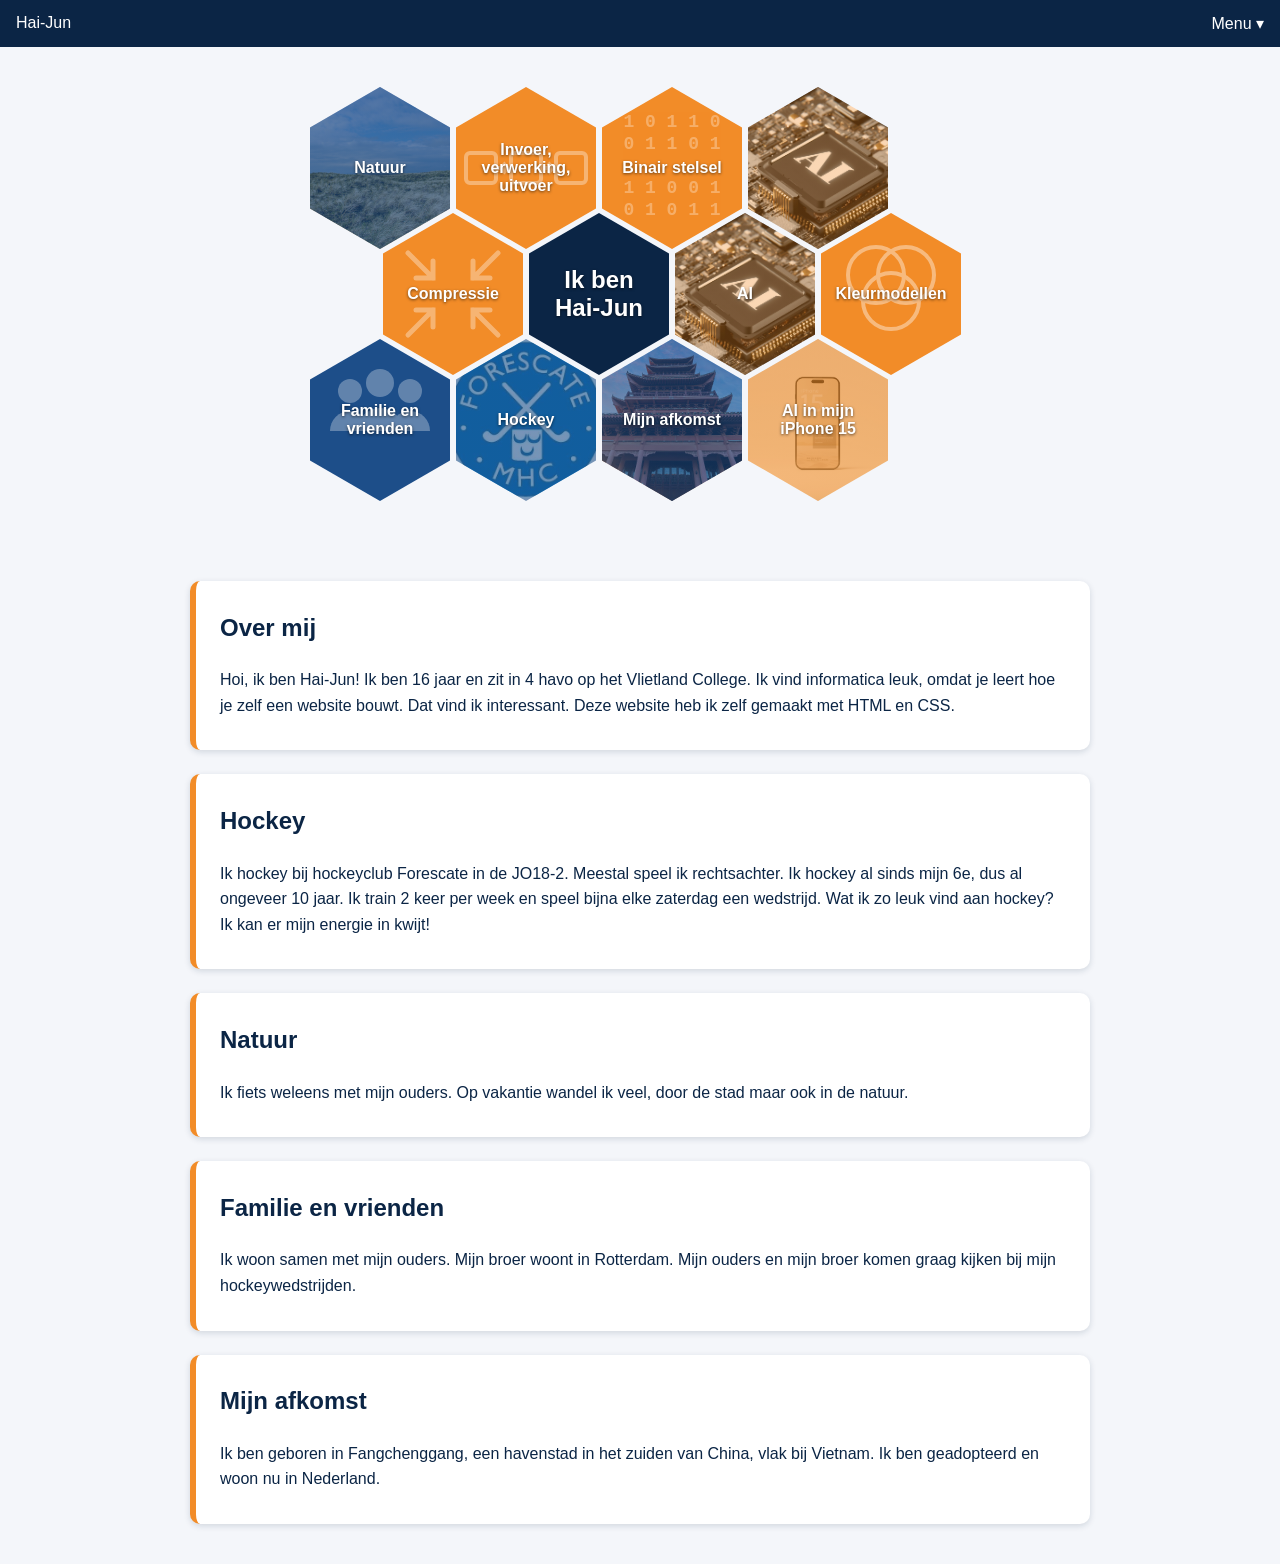
==== commit b0ec9d60: "test38" ====
--- a/index.html
+++ b/index.html
@@ -50,8 +50,7 @@
                 <a class="zeshoek hobby tegel-natuur" href="#natuur">Natuur</a> <!--#natuur = spring naar het stuk over natuur onderaan-->
                 <a class="zeshoek onderwerp tegel-ivu" href="html/ivu.html">Invoer, verwerking, uitvoer</a>
                 <a class="zeshoek onderwerp tegel-binair" href="html/binairstelsel.html">Binair stelsel</a>
-                <a class="zeshoek onderwerp tegel-ai-gebruik" href="html/ai.html#gebruik">Hoe gebruik ik AI?</a>
-            </div>
+                <a class="zeshoek onderwerp tegel-ai" href="html/ai.html" title="AI"></a> <!--geen tekst, de foto zegt al "AI". title = tekst die je ziet als je muis erop staat-->            </div>
 
             <!--RIJ 2: class="rij verschoven" = deze rij schuift een halve zeshoek naar rechts (zie opmaak.css)-->
             <div class="rij verschoven">
--- a/css/opmaak.css
+++ b/css/opmaak.css
@@ -207,8 +207,12 @@
 /* FOTO'S met een gekleurd laagje eroverheen.
    linear-gradient(kleur, kleur) = een laagje van 1 kleur. Die ligt BOVENOP de foto (wat eerst staat, ligt bovenop).
    rgba(242, 140, 40, 0.6) = oranje, 60% ondoorzichtig. rgba(29, 78, 137, 0.6) = middenblauw, 60% ondoorzichtig */
-.tegel-ai      { background-image: linear-gradient(rgba(242, 140, 40, 0.6), rgba(242, 140, 40, 0.6)), url("../images/ai.jpg"); }
-.tegel-iphone  { background-image: linear-gradient(rgba(242, 140, 40, 0.6), rgba(242, 140, 40, 0.6)), url("../images/iphone15.jpg"); }
+/* AI-tegel: de foto is ingezoomd, zodat de chip met "AI" groot in het midden staat */
+.tegel-ai {
+  background-image: linear-gradient(rgba(242, 140, 40, 0.35), rgba(242, 140, 40, 0.35)), url("../images/ai.jpg");
+  background-size: 250%;          /* de foto 2,5 keer zo groot maken: inzoomen op de chip */
+  background-position: 52% 10%;   /* welk stuk van de foto je ziet: 52% van links, 10% van boven. Zo staat de chip in het midden */
+}.tegel-iphone  { background-image: linear-gradient(rgba(242, 140, 40, 0.6), rgba(242, 140, 40, 0.6)), url("../images/iphone15.jpg"); }
 .tegel-natuur  { background-image: linear-gradient(rgba(29, 78, 137, 0.6), rgba(29, 78, 137, 0.6)), url("../images/natuur.jpg"); }
 .tegel-hockey  { background-image: linear-gradient(rgba(29, 78, 137, 0.6), rgba(29, 78, 137, 0.6)), url("../images/hockey.jpg"); }
 .tegel-afkomst { background-image: linear-gradient(rgba(29, 78, 137, 0.6), rgba(29, 78, 137, 0.6)), url("../images/afkomst.jpg"); }
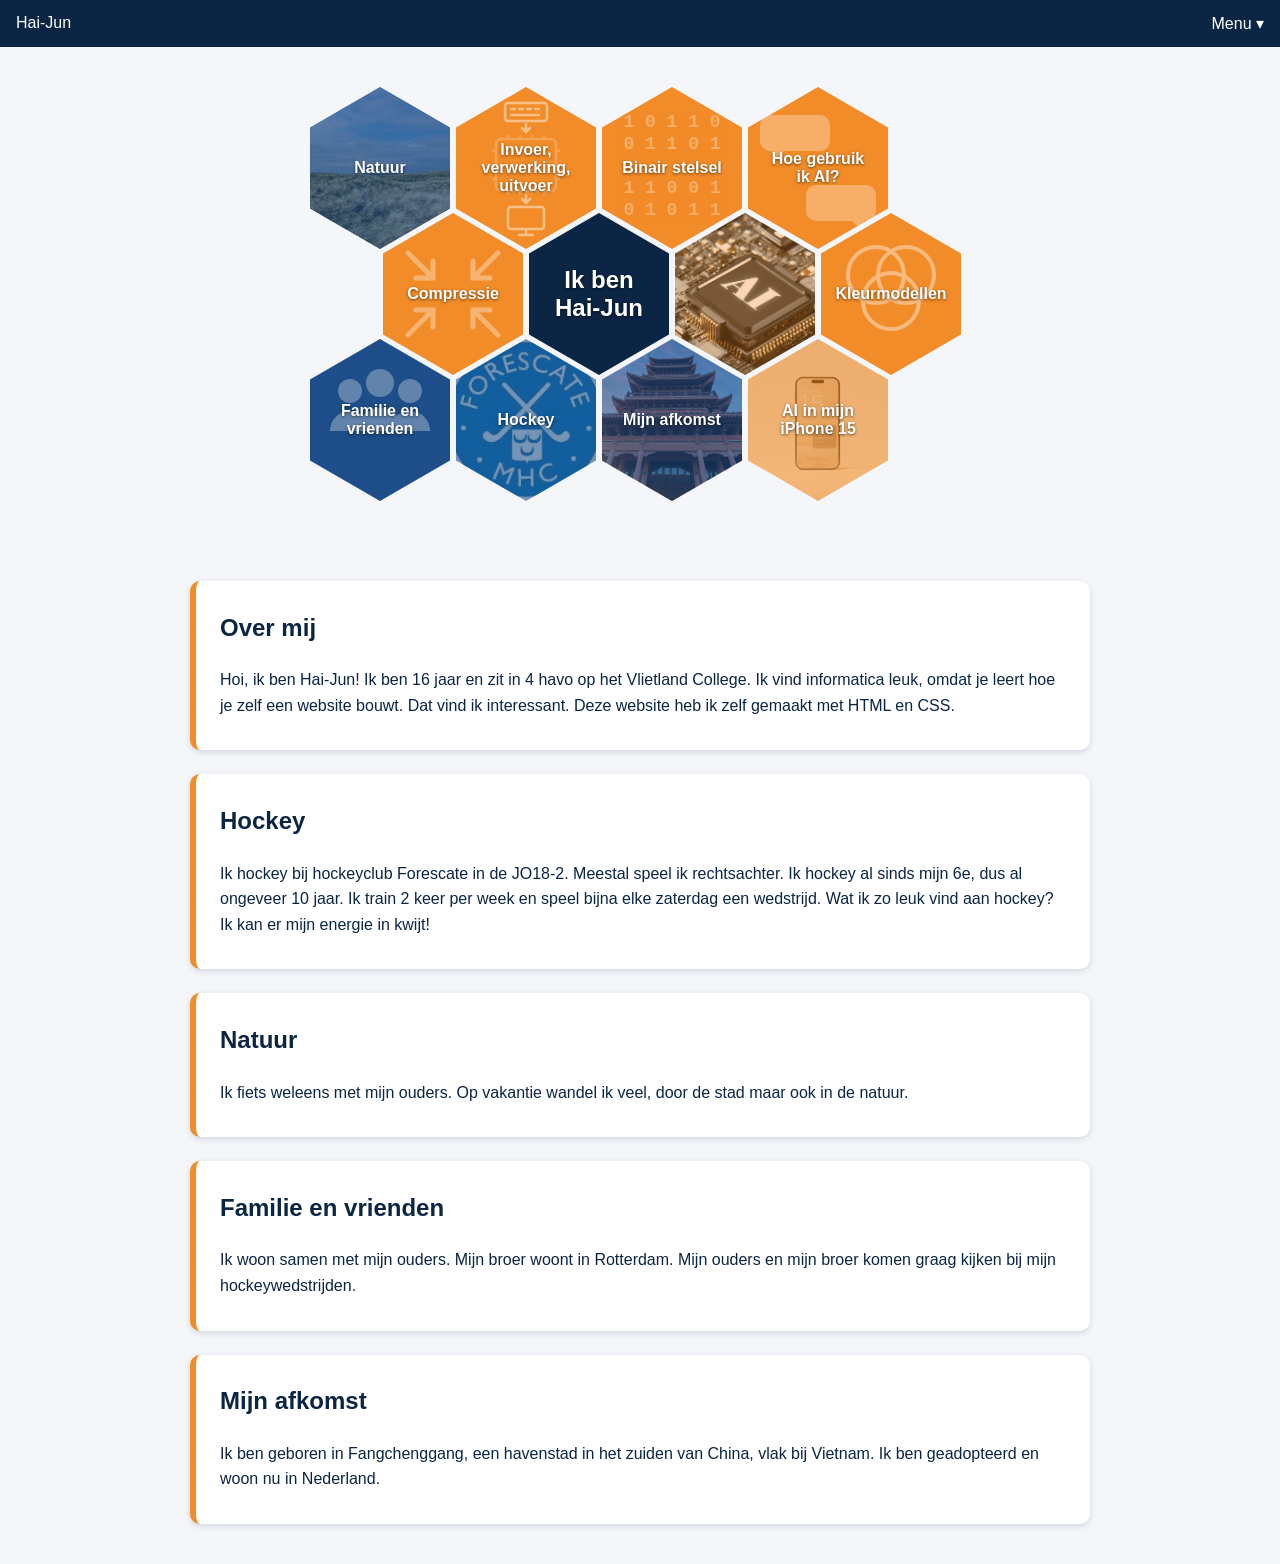
==== commit 97b79934: "test 39" ====
--- a/index.html
+++ b/index.html
@@ -43,14 +43,15 @@
             1. "zeshoek"              = de vorm van een zeshoek
             2. "onderwerp" of "hobby" = de kleur: oranje (informatica) of blauw (over mij)
             3. "tegel-..."            = de achtergrondafbeelding van die zeshoek (zie opmaak.css)-->
-        <div class="honingraat">
+               <div class="honingraat">
 
             <!--RIJ 1-->
             <div class="rij">
                 <a class="zeshoek hobby tegel-natuur" href="#natuur">Natuur</a> <!--#natuur = spring naar het stuk over natuur onderaan-->
                 <a class="zeshoek onderwerp tegel-ivu" href="html/ivu.html">Invoer, verwerking, uitvoer</a>
                 <a class="zeshoek onderwerp tegel-binair" href="html/binairstelsel.html">Binair stelsel</a>
-                <a class="zeshoek onderwerp tegel-ai" href="html/ai.html" title="AI"></a> <!--geen tekst, de foto zegt al "AI". title = tekst die je ziet als je muis erop staat-->            </div>
+                <a class="zeshoek onderwerp tegel-ai-gebruik" href="html/ai.html#gebruik">Hoe gebruik ik AI?</a>
+            </div>
 
             <!--RIJ 2: class="rij verschoven" = deze rij schuift een halve zeshoek naar rechts (zie opmaak.css)-->
             <div class="rij verschoven">
@@ -58,7 +59,7 @@
                 <div class="zeshoek midden"> <!--de middelste zeshoek: geen link maar een div, met mijn naam-->
                     <h1>Ik ben Hai-Jun</h1> <!--h1 = de belangrijkste kop van de pagina-->
                 </div>
-                <a class="zeshoek onderwerp tegel-ai" href="html/ai.html">AI</a>
+                <a class="zeshoek onderwerp tegel-ai" href="html/ai.html" title="AI"></a> <!--geen tekst, de foto zegt al "AI". title = tekst die je ziet als je muis erop staat-->
                 <a class="zeshoek onderwerp tegel-kleur" href="html/kleurmodellen.html">Kleurmodellen</a>
             </div>
 
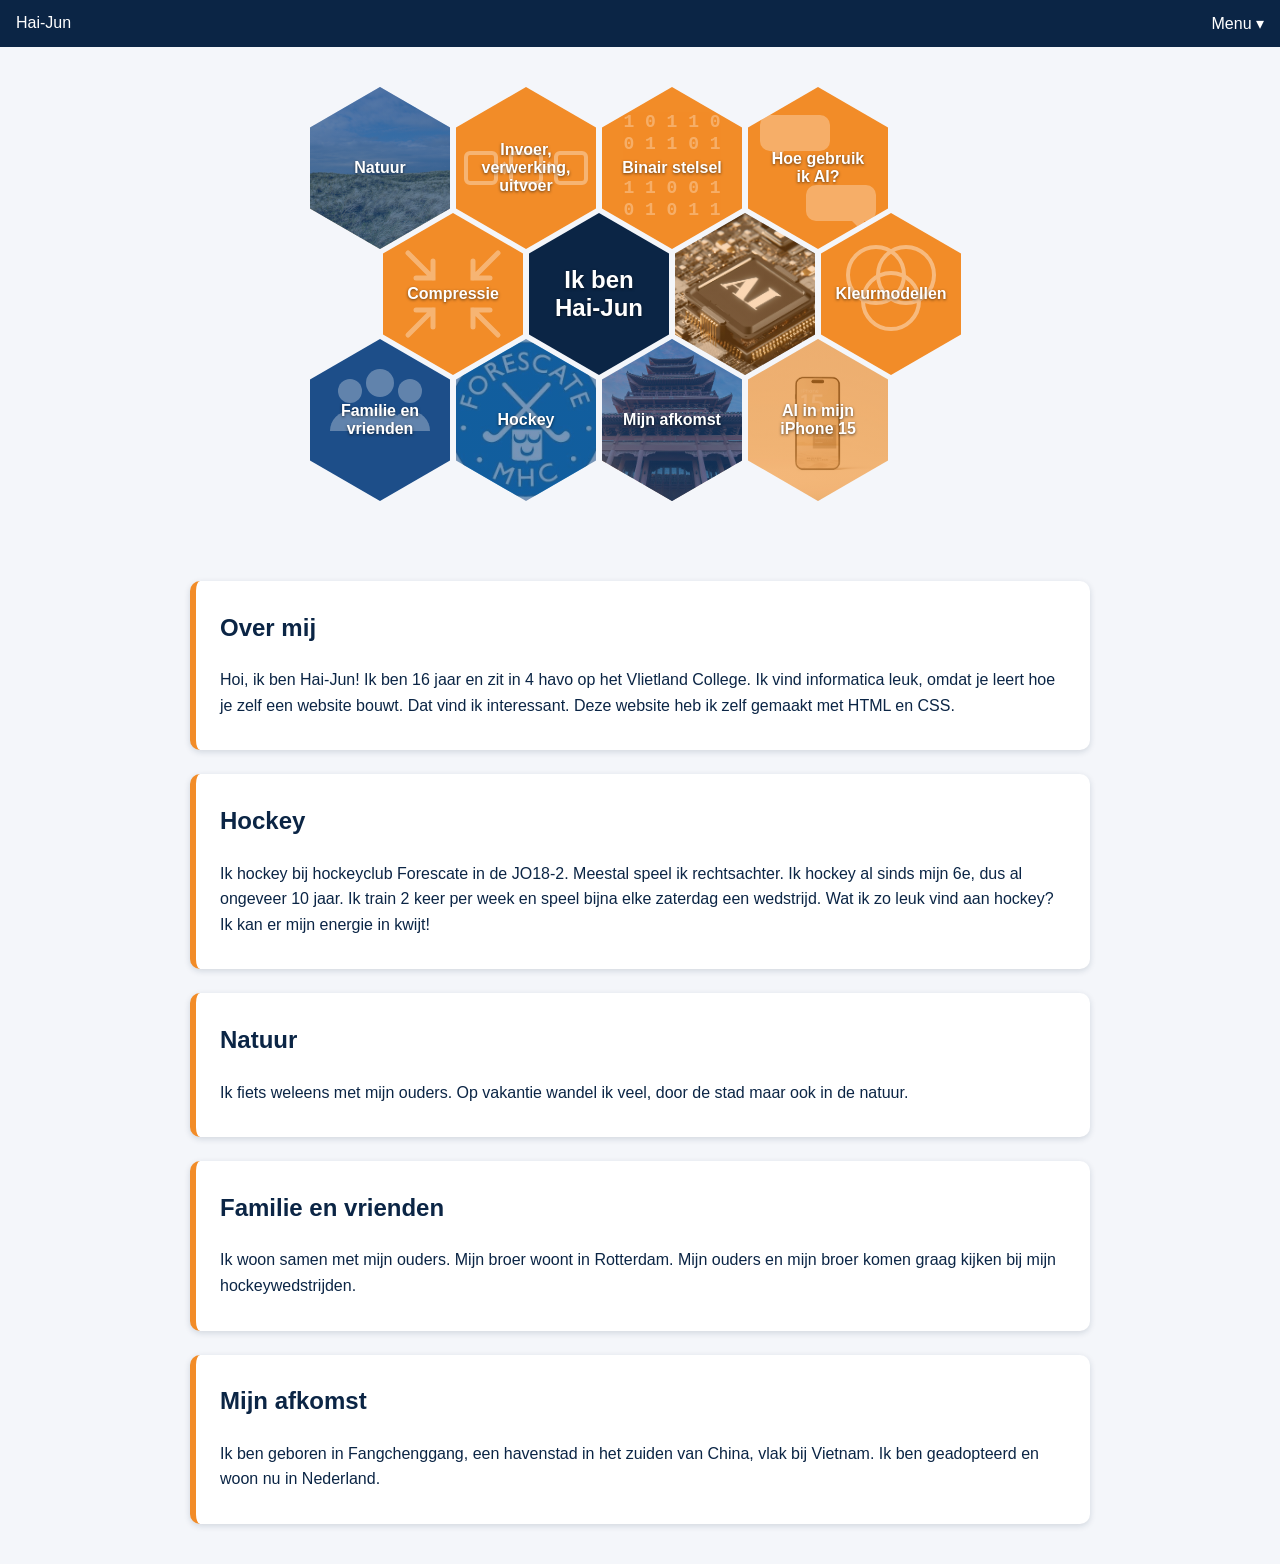
==== commit 92d37755: "test66.1" ====
--- a/index.html
+++ b/index.html
@@ -42,33 +42,33 @@
             Elke zeshoek heeft 3 classes, met spaties ertussen:
             1. "zeshoek"              = de vorm van een zeshoek
             2. "onderwerp" of "hobby" = de kleur: oranje (informatica) of blauw (over mij)
-            3. "tegel-..."            = de achtergrondafbeelding van die zeshoek (zie opmaak.css)-->
+            3. "..."            = de achtergrondafbeelding van die zeshoek (zie opmaak.css)-->
                <div class="honingraat">
 
             <!--RIJ 1-->
             <div class="rij">
-                <a class="zeshoek hobby tegel-natuur" href="#natuur">Natuur</a> <!--#natuur = spring naar het stuk over natuur onderaan-->
-                <a class="zeshoek onderwerp tegel-ivu" href="html/ivu.html">Invoer, verwerking, uitvoer</a>
-                <a class="zeshoek onderwerp tegel-binair" href="html/binairstelsel.html">Binair stelsel</a>
-                <a class="zeshoek onderwerp tegel-ai-gebruik" href="html/ai.html#gebruik">Hoe gebruik ik AI?</a>
+                <a class="zeshoek hobby natuur" href="#natuur">Natuur</a> <!--#natuur = spring naar het stuk over natuur onderaan-->
+                <a class="zeshoek onderwerp ivu" href="html/ivu.html">Invoer, verwerking, uitvoer</a>
+                <a class="zeshoek onderwerp binair" href="html/binairstelsel.html">Binair stelsel</a>
+                <a class="zeshoek onderwerp ai-gebruik" href="html/ai.html#gebruik">Hoe gebruik ik AI?</a>
             </div>
 
             <!--RIJ 2: class="rij verschoven" = deze rij schuift een halve zeshoek naar rechts (zie opmaak.css)-->
             <div class="rij verschoven">
-                <a class="zeshoek onderwerp tegel-compressie" href="html/compressie.html">Compressie</a>
+                <a class="zeshoek onderwerp compressie" href="html/compressie.html">Compressie</a>
                 <div class="zeshoek midden"> <!--de middelste zeshoek: geen link maar een div, met mijn naam-->
                     <h1>Ik ben Hai-Jun</h1> <!--h1 = de belangrijkste kop van de pagina-->
                 </div>
-                <a class="zeshoek onderwerp tegel-ai" href="html/ai.html" title="AI"></a> <!--geen tekst, de foto zegt al "AI". title = tekst die je ziet als je muis erop staat-->
-                <a class="zeshoek onderwerp tegel-kleur" href="html/kleurmodellen.html">Kleurmodellen</a>
+                <a class="zeshoek onderwerp ai" href="html/ai.html" title="AI"></a> <!--geen tekst, de foto zegt al "AI". title = tekst die je ziet als je muis erop staat-->
+                <a class="zeshoek onderwerp kleur" href="html/kleurmodellen.html">Kleurmodellen</a>
             </div>
 
             <!--RIJ 3-->
             <div class="rij">
-                <a class="zeshoek hobby tegel-familie" href="#familie">Familie en vrienden</a>
-                <a class="zeshoek hobby tegel-hockey" href="#hockey">Hockey</a>
-                <a class="zeshoek hobby tegel-afkomst" href="#afkomst">Mijn afkomst</a>
-                <a class="zeshoek onderwerp tegel-iphone" href="html/ai.html#iphone">AI in mijn iPhone 15</a>
+                <a class="zeshoek hobby familie" href="#familie">Familie en vrienden</a>
+                <a class="zeshoek hobby hockey" href="#hockey">Hockey</a>
+                <a class="zeshoek hobby afkomst" href="#afkomst">Mijn afkomst</a>
+                <a class="zeshoek onderwerp iphone" href="html/ai.html#iphone">AI in mijn iPhone 15</a>
             </div>
 
         </div> <!--einde van de honingraat-->
--- a/css/opmaak.css
+++ b/css/opmaak.css
@@ -197,25 +197,25 @@
 
 /* TEKENINGEN (svg): wit en half doorzichtig, de kleur van de zeshoek schijnt erdoorheen.
    url("...") = waar de afbeelding staat. ../ = vanuit de map css eerst 1 map omhoog, dan de map images in */
-.tegel-ivu        { background-image: url("../images/tegel-ivu.svg"); }
-.tegel-binair     { background-image: url("../images/tegel-binair.svg"); }
-.tegel-ai-gebruik { background-image: url("../images/tegel-ai-gebruik.svg"); }
-.tegel-compressie { background-image: url("../images/tegel-compressie.svg"); }
-.tegel-kleur      { background-image: url("../images/tegel-kleur.svg"); }
-.tegel-familie    { background-image: url("../images/tegel-familie.svg"); }
+.ivu        { background-image: url("../images/ivu.svg"); }
+.binair     { background-image: url("../images/binair.svg"); }
+.ai-gebruik { background-image: url("../images/ai-gebruik.svg"); }
+.compressie { background-image: url("../images/compressie.svg"); }
+.kleur      { background-image: url("../images/kleur.svg"); }
+.familie    { background-image: url("../images/familie.svg"); }
 
 /* FOTO'S met een gekleurd laagje eroverheen.
    linear-gradient(kleur, kleur) = een laagje van 1 kleur. Die ligt BOVENOP de foto (wat eerst staat, ligt bovenop).
    rgba(242, 140, 40, 0.6) = oranje, 60% ondoorzichtig. rgba(29, 78, 137, 0.6) = middenblauw, 60% ondoorzichtig */
 /* AI-tegel: de foto is ingezoomd, zodat de chip met "AI" groot in het midden staat */
-.tegel-ai {
+.ai {
   background-image: linear-gradient(rgba(242, 140, 40, 0.35), rgba(242, 140, 40, 0.35)), url("../images/ai.jpg");
   background-size: 250%;          /* de foto 2,5 keer zo groot maken: inzoomen op de chip */
   background-position: 52% 10%;   /* welk stuk van de foto je ziet: 52% van links, 10% van boven. Zo staat de chip in het midden */
-}.tegel-iphone  { background-image: linear-gradient(rgba(242, 140, 40, 0.6), rgba(242, 140, 40, 0.6)), url("../images/iphone15.jpg"); }
-.tegel-natuur  { background-image: linear-gradient(rgba(29, 78, 137, 0.6), rgba(29, 78, 137, 0.6)), url("../images/natuur.jpg"); }
-.tegel-hockey  { background-image: linear-gradient(rgba(29, 78, 137, 0.6), rgba(29, 78, 137, 0.6)), url("../images/hockey.jpg"); }
-.tegel-afkomst { background-image: linear-gradient(rgba(29, 78, 137, 0.6), rgba(29, 78, 137, 0.6)), url("../images/afkomst.jpg"); }
+}.iphone  { background-image: linear-gradient(rgba(242, 140, 40, 0.6), rgba(242, 140, 40, 0.6)), url("../images/iphone15.jpg"); }
+.natuur  { background-image: linear-gradient(rgba(29, 78, 137, 0.6), rgba(29, 78, 137, 0.6)), url("../images/natuur.jpg"); }
+.hockey  { background-image: linear-gradient(rgba(29, 78, 137, 0.6), rgba(29, 78, 137, 0.6)), url("../images/hockey.jpg"); }
+.afkomst { background-image: linear-gradient(rgba(29, 78, 137, 0.6), rgba(29, 78, 137, 0.6)), url("../images/afkomst.jpg"); }
 
 /* muis op een zeshoek: hij wordt iets lichter. filter: brightness(1.2) = 20% feller */
 a.zeshoek:hover {
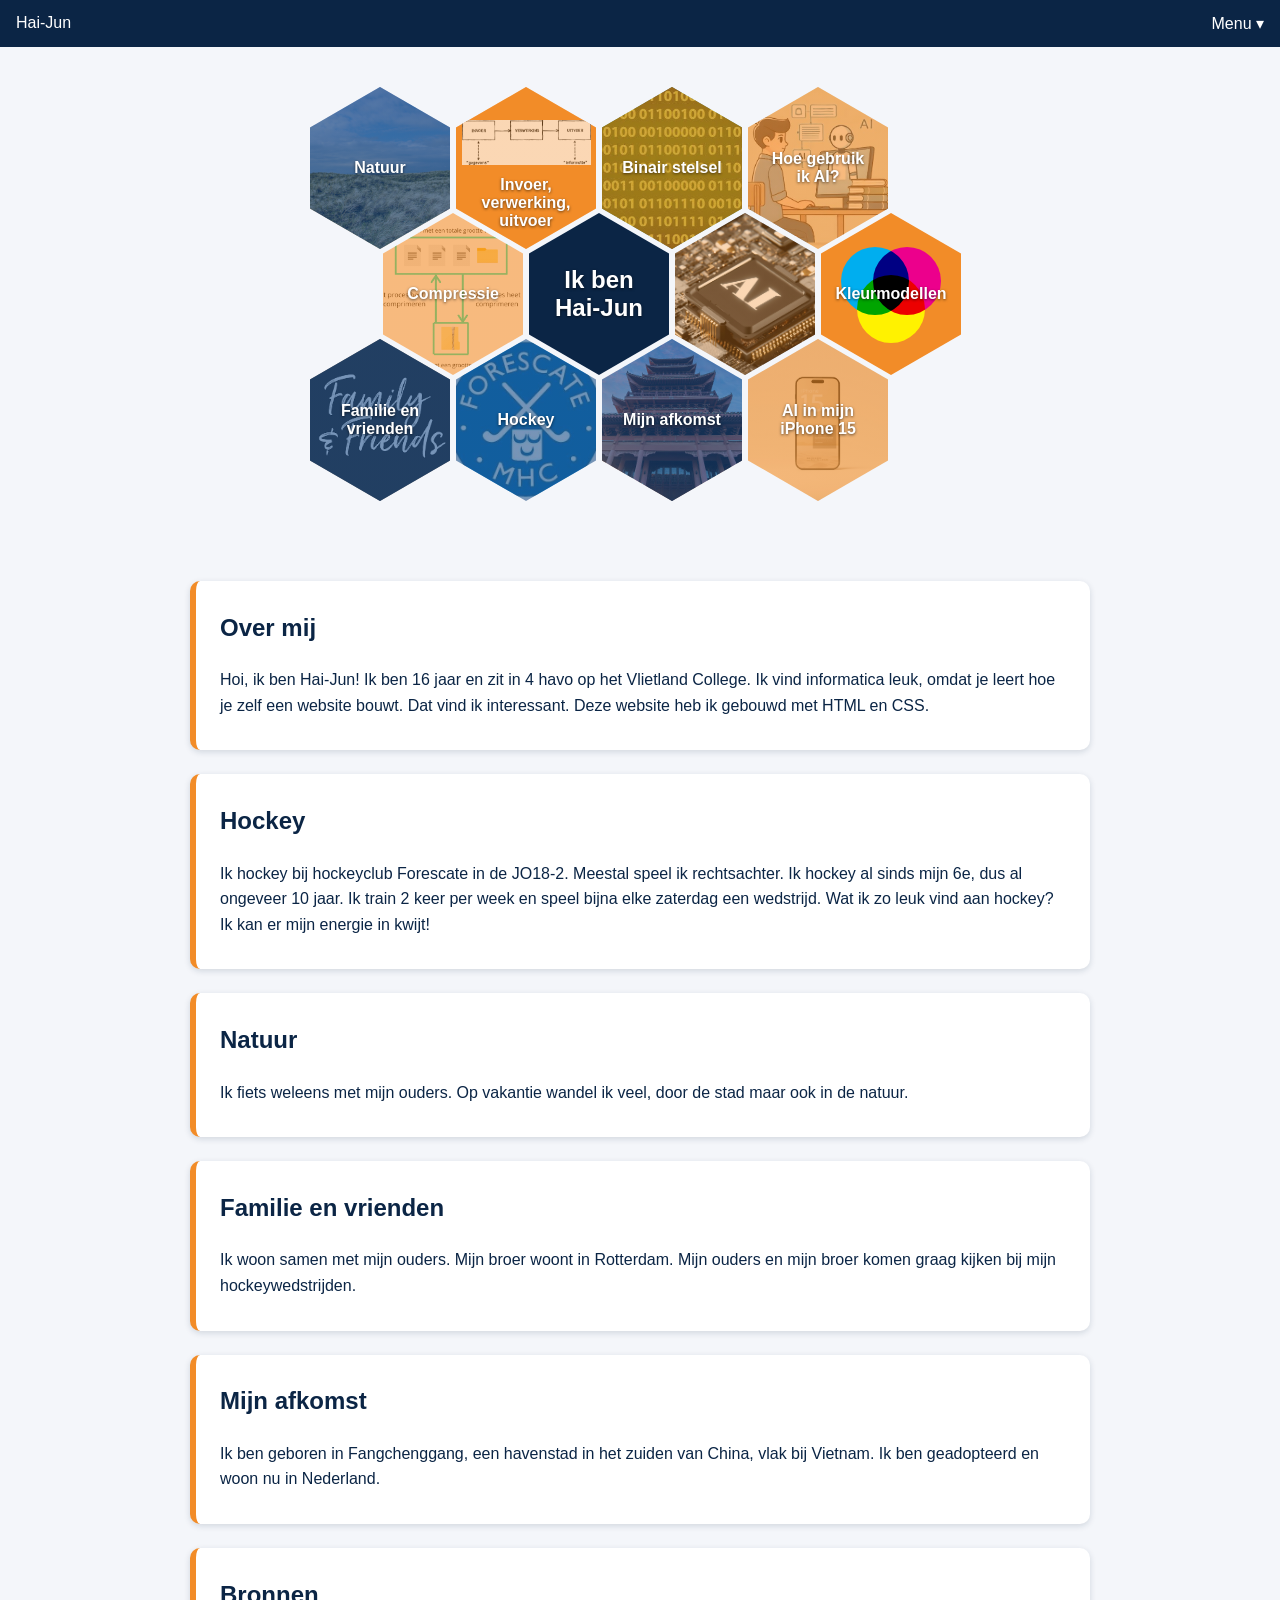
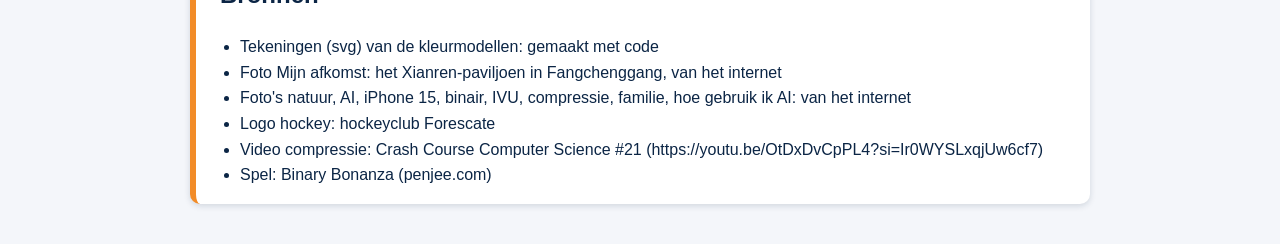
==== commit 5514ed75: "eind resultaat" ====
--- a/index.html
+++ b/index.html
@@ -1,24 +1,23 @@
-<!DOCTYPE html> <!--dit is de homepage van mijn site, die blijft altijd in de hoofdmap staan-->
-<html> <!--dit is het html-element, hier staat de hele pagina in-->
-    <head> <!--de head: informatie OVER de pagina, die zie je niet op de pagina-->
-        <title>Ik ben Hai-Jun</title> <!--de titel, die staat op het tabblad-->
-        <meta charset="utf-8"> <!--zorgt dat letters als ë en é goed worden getoond-->
-        <link rel="stylesheet" type="text/css" href="css/opmaak.css"> <!--link naar mijn CSS-bestand. css/ = in de map css-->
+<!DOCTYPE html> <!--dit is de homepage van mijn site-->
+<html> <!--dit is het html-element-->
+    <head>
+        <title>Ik ben Hai-Jun</title> <!--de naam op het tabblad-->
+        <meta charset="utf-8"> <!--zorgt dat letters als ë en é goed op het scherm komen-->
+        <link rel="stylesheet" type="text/css" href="css/opmaak.css"> <!--link naar mijn opmaak, zonder deze regel heeft de pagina geen kleuren en geen menu-->
     </head>
-    <body> <!--de body: alles wat je ZIET op je site-->
+    <body>
 
-        <!--MENU met dropdown: 3 geneste lijsten.
-            html/ = de pagina staat in de map html.
-            # = spring naar een stukje van de pagina met dat id-->
-        <ul> <!--niveau 1: de donkerblauwe balk-->
-            <li><a href="index.html">Hai-Jun</a></li> <!--mijn naam links in de balk, klikken = naar home-->
-            <li class="rechts"> <!--class="rechts" = dit item staat rechts in de balk-->
-                <a href="#">Menu ▾</a> <!--href="#" = deze link gaat nergens heen, hij opent alleen het menu-->
-                <ul> <!--niveau 2: klapt open onder Menu-->
+        <!--MENU: een lijst met links naar al mijn pagina's. Hetzelfde menu staat op elke pagina.
+            Een lijst in een lijst is een dropdown, die klapt open als je er met je muis op staat-->
+        <ul>
+            <li><a href="index.html">Hai-Jun</a></li> <!--mijn naam links in de balk, gaat naar de homepage-->
+            <li class="rechts"> <!--dit stuk staat rechts in de balk-->
+                <a href="#">Menu ▾</a> <!--deze link gaat nergens heen, hij opent alleen het menu-->
+                <ul> <!--klapt open onder Menu-->
                     <li><a href="index.html">Home</a></li>
                     <li>
                         <a href="html/ivu.html">◂ Onderwerpen</a>
-                        <ul> <!--niveau 3: de onderwerpen-->
+                        <ul> <!--klapt links naast Onderwerpen open-->
                             <li><a href="html/ivu.html">Invoer, verwerking, uitvoer</a></li>
                             <li><a href="html/binairstelsel.html">Binair stelsel</a></li>
                             <li><a href="html/kleurmodellen.html">Kleurmodellen</a></li>
@@ -27,7 +26,7 @@
                     </li>
                     <li>
                         <a href="html/ai.html">◂ AI</a>
-                        <ul> <!--niveau 3: de stukjes van de AI-pagina-->
+                        <ul> <!--deze links springen naar een stuk van de AI-pagina (met # en het id)-->
                             <li><a href="html/ai.html#wat">Wat is AI?</a></li>
                             <li><a href="html/ai.html#gebruik">Hoe gebruik ik AI?</a></li>
                             <li><a href="html/ai.html#iphone">AI in mijn iPhone 15</a></li>
@@ -37,33 +36,29 @@
             </li>
         </ul>
 
-        <!--HONINGRAAT: mijn ontwerp. Een doos (div) met 3 rijen zeshoeken.
-            Elke rij is een div met class="rij". Elke zeshoek is een link (a) met class="zeshoek".
-            Elke zeshoek heeft 3 classes, met spaties ertussen:
-            1. "zeshoek"              = de vorm van een zeshoek
-            2. "onderwerp" of "hobby" = de kleur: oranje (informatica) of blauw (over mij)
-            3. "..."            = de achtergrondafbeelding van die zeshoek (zie opmaak.css)-->
-               <div class="honingraat">
+        <!--HONINGRAAT: mijn ontwerp met 3 rijen zeshoeken. Elke zeshoek is een link naar een pagina of een stuk van deze pagina.
+            Elke zeshoek heeft 3 classes: zeshoek (de vorm), onderwerp of hobby (oranje of blauw) en een naam voor de foto erin-->
+        <div class="honingraat">
 
-            <!--RIJ 1-->
+            <!--rij 1-->
             <div class="rij">
-                <a class="zeshoek hobby natuur" href="#natuur">Natuur</a> <!--#natuur = spring naar het stuk over natuur onderaan-->
+                <a class="zeshoek hobby natuur" href="#natuur">Natuur</a> <!--springt naar het stuk over natuur verderop op deze pagina-->
                 <a class="zeshoek onderwerp ivu" href="html/ivu.html">Invoer, verwerking, uitvoer</a>
                 <a class="zeshoek onderwerp binair" href="html/binairstelsel.html">Binair stelsel</a>
                 <a class="zeshoek onderwerp ai-gebruik" href="html/ai.html#gebruik">Hoe gebruik ik AI?</a>
             </div>
 
-            <!--RIJ 2: class="rij verschoven" = deze rij schuift een halve zeshoek naar rechts (zie opmaak.css)-->
+            <!--rij 2: deze rij schuift een halve zeshoek op, zodat het een echte honingraat wordt-->
             <div class="rij verschoven">
                 <a class="zeshoek onderwerp compressie" href="html/compressie.html">Compressie</a>
-                <div class="zeshoek midden"> <!--de middelste zeshoek: geen link maar een div, met mijn naam-->
-                    <h1>Ik ben Hai-Jun</h1> <!--h1 = de belangrijkste kop van de pagina-->
+                <div class="zeshoek midden"> <!--de middelste zeshoek met mijn naam, dit is geen link-->
+                    <h1>Ik ben Hai-Jun</h1>
                 </div>
-                <a class="zeshoek onderwerp ai" href="html/ai.html" title="AI"></a> <!--geen tekst, de foto zegt al "AI". title = tekst die je ziet als je muis erop staat-->
+                <a class="zeshoek onderwerp ai" href="html/ai.html" title="AI"></a> <!--geen tekst, want op de foto staat al AI. Als je muis erop staat zie je "AI"-->
                 <a class="zeshoek onderwerp kleur" href="html/kleurmodellen.html">Kleurmodellen</a>
             </div>
 
-            <!--RIJ 3-->
+            <!--rij 3-->
             <div class="rij">
                 <a class="zeshoek hobby familie" href="#familie">Familie en vrienden</a>
                 <a class="zeshoek hobby hockey" href="#hockey">Hockey</a>
@@ -71,17 +66,16 @@
                 <a class="zeshoek onderwerp iphone" href="html/ai.html#iphone">AI in mijn iPhone 15</a>
             </div>
 
-        </div> <!--einde van de honingraat-->
+        </div>
 
-        <!--OVER MIJ: elk onderwerp in een eigen wit blok (class="blok").
-            Elk blok heeft een id (een bladwijzer). De blauwe zeshoeken springen hierheen, bijvoorbeeld met href="#hockey"-->
+        <!--OVER MIJ: elk onderwerp in een wit blok. De blauwe zeshoeken springen naar deze blokken door het id-->
         <div class="inhoud" id="over-mij">
 
             <div class="blok">
-                <h2>Over mij</h2> <!--h2 = een kopje-->
+                <h2>Over mij</h2>
                 <p>Hoi, ik ben Hai-Jun! Ik ben 16 jaar en zit in 4 havo op het Vlietland College.
                    Ik vind informatica leuk, omdat je leert hoe je zelf een website bouwt. Dat vind ik interessant.
-                   Deze website heb ik zelf gemaakt met HTML en CSS.</p>
+                   Deze website heb ik gebouwd met HTML en CSS.</p>
             </div>
 
             <div class="blok" id="hockey">
@@ -108,7 +102,20 @@
                    Ik ben geadopteerd en woon nu in Nederland.</p>
             </div>
 
-        </div> <!--einde van de doos-->
+            <!--BRONNEN: waar mijn afbeeldingen, video en spel vandaan komen-->
+            <div class="blok" id="bronnen">
+                <h2>Bronnen</h2>
+                <ul class="bronnen">
+                    <li>Tekeningen (svg) van de kleurmodellen: gemaakt met code</li>
+                    <li>Foto Mijn afkomst: het Xianren-paviljoen in Fangchenggang, van het internet</li>
+                    <li>Foto's natuur, AI, iPhone 15, binair, IVU, compressie, familie, hoe gebruik ik AI: van het internet</li>
+                    <li>Logo hockey: hockeyclub Forescate</li>
+                    <li>Video compressie: Crash Course Computer Science #21 (https://youtu.be/OtDxDvCpPL4?si=Ir0WYSLxqjUw6cf7)</li>
+                    <li>Spel: Binary Bonanza (penjee.com)</li>
+                </ul>
+            </div>
+
+        </div>
 
     </body>
 </html>
--- a/css/opmaak.css
+++ b/css/opmaak.css
@@ -1,320 +1,319 @@
-/* opmaak.css = de opmaak van mijn hele website.
-   Elk .html-bestand linkt naar dit bestand in de <head>.
-
-   HOE HEB IK KLEUR AAN MIJN WEBSITE TOEGEVOEGD?
-   - Mijn kleuren: donkerblauw (#0b2545), oranje (#f28c28) en middenblauw (#1d4e89).
-   - Een kleur zet ik in de code met een EIGENSCHAP:
-       color: ...;            = de kleur van de TEKST
-       background-color: ...; = de kleur van de ACHTERGROND
-   - Een kleur kun je op 2 manieren opschrijven, het geeft precies dezelfde kleur:
-       hexadecimaal: #f28c28           (# + 2 tekens rood, 2 tekens groen, 2 tekens blauw)
-       decimaal:     rgb(242, 140, 40) (rood, groen, blauw, elk van 0 tot 255)
-   - De meeste kleuren staan hier in opmaak.css, zodat ik ze maar 1 keer hoef te veranderen.
-   - Op de kleurenpagina staat de kleur direct in de HTML met style="background-color: ...".
-     Dat heet inline CSS. Daar laat ik zien dat rgb() en # dezelfde kleur geven. */
-/* body = de hele pagina.
-   margin: 0 = geen witte rand om de pagina, zodat de menubalk tegen de rand zit */
+/* dit is de opmaak van mijn hele website. Alle pagina's linken naar dit bestand.
+
+   Hoe ik kleur heb toegevoegd:
+   Mijn kleuren zijn donkerblauw (#0b2545), oranje (#f28c28) en middenblauw (#1d4e89).
+   Met color geef ik de tekst een kleur en met background-color de achtergrond.
+   Ik schrijf de kleuren meestal in hexadecimaal, bijvoorbeeld #f28c28.
+   Dat is hetzelfde als rgb(242, 140, 40) in decimaal: rood 242, groen 140 en blauw 40.
+   Bijna alle kleuren staan in dit bestand. Alleen in de kleurentabel op de kleurenpagina
+   staat de kleur in de HTML zelf, met style="background-color: ...". */
+
+
+/* de hele pagina */
 body {
+  margin: 0;                       /* haalt de witte rand om de pagina weg, zo zit het menu tegen de bovenkant */
+  font-family: Arial, sans-serif;  /* lettertype zonder krulletjes, dat leest makkelijker */
+  background-color: #f4f6fa;       /* lichtgrijze achtergrond, zo vallen de witte blokken op */
+}
+
+
+/* ---------- MENU ---------- */
+/* code van w3schools, de kleuren heb ik zelf veranderd */
+
+/* alle lijsten (ul): bolletjes, marge en padding weg */
+ul {
+  list-style-type: none;           /* geen bolletjes voor de menu-items */
   margin: 0;
-  font-family: Arial, sans-serif;
-
-}
-/* ---------- MENU ---------- */
-
-/* Code van w3schools (horizontaal menu).
-   ul = de hele lijst van het menu */
-ul {
-  list-style-type: none;       /* geen bolletjes */
-  margin: 0;                   /* geen ruimte BUITEN de lijst */
-  padding: 0;                  /* geen ruimte BINNEN de lijst */
+  padding: 0;
   overflow: hidden;
-  background-color: #0b2545;   /* EXPERIMENT: was #333 (grijs), ik koos donkerblauw */
-}
-
-/* li = 1 item van het menu.
-   float: left = alle items gaan NAAST elkaar staan in plaats van onder elkaar */
+  background-color: #0b2545;       /* het menu wordt donkerblauw (bij w3schools was het #333, grijs) */
+}
+
+/* alle menu-items (li) komen naast elkaar te staan */
 li {
   float: left;
 }
 
-/* li a = de links IN het menu */
+/* de links in het menu */
 li a {
-  display: block;              /* het hele vakje is klikbaar, niet alleen de tekst */
-  color: white;                /* kleur van de tekst */
-  text-align: center;          /* tekst in het midden */
-  padding: 14px 16px;          /* ruimte binnen het vakje: 14px boven en onder, 16px links en rechts */
-  text-decoration: none;       /* geen streep onder de link */
-}
-
-/* li a:hover = de link als je muis erop staat.
-   EXPERIMENT: was #111 (zwart), ik koos oranje */
+  display: block;                  /* je kunt op het hele vakje klikken en niet alleen op de tekst */
+  color: white;                    /* de tekst in het menu wordt wit */
+  text-align: center;
+  padding: 14px 16px;              /* ruimte rond de tekst: 14px boven en onder, 16px links en rechts */
+  text-decoration: none;           /* geen streep onder de links */
+}
+
+/* een link in het menu wordt oranje als je muis erop staat (bij w3schools was dit #111, zwart) */
 li a:hover {
   background-color: #f28c28;
 }
 
+
 /* ---------- DROPDOWN ---------- */
 
-/* li.rechts = het menu-item met class="rechts" (Menu ▾).
-   float: right = dit item staat RECHTS in de balk */
+/* de li met class="rechts" (Menu ▾) staat rechts in de balk */
 li.rechts {
   float: right;
 }
 
-/* li ul = een lijst BINNEN een lijst-item (niveau 2 en 3).
-   Die is eerst ONZICHTBAAR. */
+/* een lijst in een lijst is eerst onzichtbaar */
 li ul {
-  display: none;               /* none = niet zichtbaar */
-  position: absolute;          /* zweeft OVER de pagina heen, de rest schuift niet op */
-  right: 0;                    /* tegen de rechterkant van het scherm */
-  min-width: 180px;            /* minstens 180 pixels breed */
-  overflow: visible;           /* anders wordt niveau 3 afgeknipt */
-  z-index: 1;                  /* ligt BOVENOP de rest van de pagina */
-}
-
-/* in de dropdown staan de items ONDER elkaar, niet naast elkaar */
+  display: none;                   /* je ziet hem niet */
+  position: absolute;              /* hij komt over de pagina heen, de rest schuift niet naar beneden */
+  right: 0;                        /* tegen de rechterkant van het scherm */
+  min-width: 180px;                /* het menu is minstens 180 pixels breed */
+  overflow: visible;               /* anders wordt het 3e niveau afgeknipt */
+  z-index: 1;                      /* het menu ligt bovenop de rest */
+}
+
+/* de items in de dropdown staan onder elkaar */
 li ul li {
-  float: none;                 /* niet meer naast elkaar */
-  position: relative;          /* nodig zodat niveau 3 naast dit item komt */
-}
-
-/* tekst in de dropdown links uitlijnen */
+  float: none;
+  position: relative;              /* nodig zodat het 3e niveau naast dit item komt */
+}
+
+/* de tekst in de dropdown staat links */
 li ul a {
   text-align: left;
 }
 
-/* li ul ul = niveau 3 (een lijst in een lijst in een lijst).
-   Die komt LINKS naast het item in plaats van eronder */
+/* het 3e niveau (een lijst in een lijst in een lijst) komt links naast het menu */
 li ul ul {
-  top: 0;                      /* op dezelfde hoogte als het item */
-  right: 100%;                 /* helemaal links naast het item */
-}
-
-/* li:hover > ul = als je muis op een li staat, wordt de lijst DIRECT daarin zichtbaar.
-   > = alleen de lijst direct erin, niet de lijsten nog dieper */
+  top: 0;
+  right: 100%;
+}
+
+/* als je muis op een menu-item staat, wordt de lijst daarin zichtbaar */
 li:hover > ul {
-  display: block;              /* block = wel zichtbaar */
-}
-
-/* ---------- INHOUD ---------- */
-
-/* .inhoud = de doos met class="inhoud" (de punt betekent: class) */
+  display: block;
+}
+
+
+/* ---------- HONINGRAAT (homepage) ---------- */
+
+/* de doos met alle zeshoeken staat in het midden van de pagina */
+.honingraat {
+  width: 660px;                    /* breedte van 4 zeshoeken plus een halve */
+  margin: 40px auto;               /* 40px ruimte boven en onder, door auto staat hij in het midden */
+}
+
+/* een rij zeshoeken */
+.rij {
+  overflow: hidden;                /* de rij wordt net zo hoog als de zeshoeken erin */
+}
+
+/* de middelste rij schuift een halve zeshoek op */
+.rij.verschoven {
+  position: relative;
+  left: 73px;                      /* 73px naar rechts */
+  margin-top: -36px;               /* omhoog, zodat de rijen in elkaar passen */
+  margin-bottom: -36px;            /* de rij eronder schuift ook omhoog */
+}
+
+/* alle zeshoeken */
+.zeshoek {
+  float: left;                     /* de zeshoeken staan naast elkaar */
+  width: 140px;                    /* breedte van een zeshoek */
+  height: 162px;                   /* hoogte van een zeshoek */
+  margin-right: 6px;               /* een beetje ruimte ertussen */
+  clip-path: polygon(50% 0%, 100% 25%, 100% 75%, 50% 100%, 0% 75%, 0% 25%); /* knipt een zeshoek uit het vierkant, dit zijn de 6 punten */
+  display: flex;                   /* deze regel en de 2 regels hieronder zetten de tekst in het midden */
+  align-items: center;
+  justify-content: center;
+  text-align: center;
+  padding: 0 18px;                 /* de tekst komt niet tegen de schuine randen aan */
+  box-sizing: border-box;          /* de padding hoort bij de 140px en maakt de zeshoek niet breder */
+  color: white;                    /* de tekst in de zeshoeken is wit */
+  font-weight: bold;               /* dikgedrukt */
+  text-decoration: none;           /* geen streep onder de tekst */
+  background-size: cover;          /* de foto vult de hele zeshoek */
+  background-position: center;     /* het midden van de foto staat in het midden van de zeshoek */
+  text-shadow: 0 1px 3px rgba(0, 0, 0, 0.6); /* een schaduwtje achter de tekst, dan kun je hem beter lezen op een foto */
+}
+
+/* de zeshoeken over informatica zijn oranje */
+.onderwerp {
+  background-color: #f28c28;
+}
+
+/* de zeshoeken over mij zijn middenblauw */
+.hobby {
+  background-color: #1d4e89;
+}
+
+/* de middelste zeshoek met mijn naam is donkerblauw */
+.midden {
+  background-color: #0b2545;
+}
+
+/* mijn naam in de middelste zeshoek */
+.midden h1 {
+  font-size: 24px;                 /* grootte van de letters */
+  margin: 0;
+}
+
+/* een zeshoek wordt iets lichter als je muis erop staat */
+a.zeshoek:hover {
+  filter: brightness(1.2);
+}
+
+
+/* ---------- FOTO'S IN DE ZESHOEKEN ---------- */
+/* ../images/ betekent: vanuit de map css 1 map omhoog en dan de map images in.
+   Over elke foto ligt een gekleurd laagje (linear-gradient), dan past de foto bij de kleur van de zeshoek.
+   Het laatste getal (0.6) zorgt dat het laagje een beetje doorzichtig is, zo zie je de foto er nog doorheen */
+
+/* oranje laagje */
+.binair     { background-image: linear-gradient(rgba(242, 140, 40, 0.6), rgba(242, 140, 40, 0.6)), url("../images/binair.jpg"); }
+.ai-gebruik { background-image: linear-gradient(rgba(242, 140, 40, 0.6), rgba(242, 140, 40, 0.6)), url("../images/ai-gebruik.jpg"); }
+.compressie { background-image: linear-gradient(rgba(242, 140, 40, 0.6), rgba(242, 140, 40, 0.6)), url("../images/compressie.jpg"); }
+.iphone     { background-image: linear-gradient(rgba(242, 140, 40, 0.6), rgba(242, 140, 40, 0.6)), url("../images/iphone15.jpg"); }
+
+/* blauw laagje */
+.natuur     { background-image: linear-gradient(rgba(29, 78, 137, 0.6), rgba(29, 78, 137, 0.6)), url("../images/natuur.jpg"); }
+.hockey     { background-image: linear-gradient(rgba(29, 78, 137, 0.6), rgba(29, 78, 137, 0.6)), url("../images/hockey.jpg"); }
+.afkomst    { background-image: linear-gradient(rgba(29, 78, 137, 0.6), rgba(29, 78, 137, 0.6)), url("../images/afkomst.jpg"); }
+.familie    { background-image: linear-gradient(rgba(29, 78, 137, 0.6), rgba(29, 78, 137, 0.6)), url("../images/familie.jpg"); }
+
+/* bij IVU staat de hele afbeelding bovenin en de tekst eronder */
+.ivu {
+  background-image: linear-gradient(rgba(242, 140, 40, 0.35), rgba(242, 140, 40, 0.35)), url("../images/ivu.jpg");
+  background-size: contain, 92%;            /* de afbeelding is 92% van de breedte, zo past hij er helemaal in */
+  background-repeat: no-repeat;             /* de afbeelding komt er maar 1 keer in */
+  background-position: center, center 28%;  /* de afbeelding staat in het midden, een stukje van boven */
+  padding-top: 70px;                        /* de tekst schuift naar beneden, onder de afbeelding */
+}
+
+/* bij AI zoom ik in op de chip, zodat die groot in het midden staat */
+.ai {
+  background-image: linear-gradient(rgba(242, 140, 40, 0.35), rgba(242, 140, 40, 0.35)), url("../images/ai.jpg");
+  background-size: 250%;                    /* de foto 2,5 keer zo groot = inzoomen */
+  background-position: 52% 10%;             /* welk stuk van de foto je ziet: daar staat de chip */
+}
+
+/* bij kleurmodellen staan de getekende cirkels, zonder laagje zodat je de echte kleuren ziet */
+.kleur {
+  background-image: url("../images/kleur-cirkels.svg");
+  background-size: cover;
+  background-position: center;
+}
+
+
+/* ---------- PAGINA'S MET UITLEG ---------- */
+
+/* de blauwe balk met de titel bovenaan elke pagina */
+.paginakop {
+  background-color: #1d4e89;       /* middenblauwe achtergrond */
+  color: white;                    /* witte tekst */
+  padding: 40px 20px;              /* ruimte boven en onder de titel */
+  text-align: center;              /* titel in het midden */
+}
+.paginakop h1 {
+  margin: 0;
+  font-size: 40px;                 /* grote letters voor de titel */
+}
+.paginakop p {
+  margin: 8px 0 0 0;               /* een klein beetje ruimte boven de zin onder de titel */
+  font-size: 18px;
+}
+
+/* alle tekst van een pagina */
 .inhoud {
-  color: #0b2545;              /* donkerblauwe tekst */
-  padding: 16px;               /* ruimte binnen de doos, zodat de tekst niet tegen de rand zit */
-}
-
-/* EXPERIMENT: de links in de tekst een andere kleur geven (oranje) */
+  color: #0b2545;                  /* de tekst is donkerblauw */
+  padding: 16px;
+  max-width: 900px;                /* niet breder dan 900px, anders worden de regels te lang om te lezen */
+  margin: 0 auto;                  /* in het midden van het scherm */
+  line-height: 1.6;                /* meer ruimte tussen de regels */
+}
+
+/* links in de tekst zijn oranje */
 .inhoud a {
   color: #f28c28;
 }
 
-/* de plaatjes in de doos niet te groot maken */
-.inhoud img {
-  width: 300px;                /* 300 pixels breed */
-}
-
-/* ---------- HONINGRAAT (homepage, mijn ontwerp) ---------- */
-
-/* .honingraat = de hele doos met zeshoeken */
-.honingraat {
-  width: 660px;                /* breedte: 4 zeshoeken + een halve voor de verschoven rij */
-  margin: 40px auto;           /* 40px ruimte boven en onder. auto links en rechts = in het MIDDEN van de pagina */
-}
-
-/* .rij = 1 rij zeshoeken.
-   overflow: hidden zorgt dat de rij net zo hoog wordt als de zeshoeken erin (door float) */
-.rij {
-  overflow: hidden;
-}
-
-/* .rij.verschoven = een rij met BEIDE classes: rij en verschoven (de middelste rij).
-   POSITIONEREN: position: relative + left = schuif het element vanaf zijn eigen plek */
-.rij.verschoven {
-  position: relative;          /* ik ga deze rij verschuiven vanaf zijn eigen plek */
-  left: 73px;                  /* 73px naar rechts = een halve zeshoek */
-  margin-top: -36px;           /* een min-getal = naar boven, zodat de rijen in elkaar schuiven */
-  margin-bottom: -36px;        /* de rij eronder schuift ook omhoog */
-}
-
-/* .zeshoek = alles met class="zeshoek": de vorm en de tekst */
-.zeshoek {
-  float: left;                 /* POSITIONEREN: float: left = de zeshoeken staan NAAST elkaar */
-  width: 140px;                /* breedte van een zeshoek */
-  height: 162px;               /* hoogte: een zeshoek is iets hoger dan breed */
-  margin-right: 6px;           /* 6px ruimte tussen de zeshoeken */
-
-  /* clip-path knipt een vorm uit een vierkant blok, net als een koekjesvorm.
-     De 6 getallenparen zijn de 6 hoekpunten van de zeshoek (links-rechts boven-onder in procenten) */
-  clip-path: polygon(50% 0%, 100% 25%, 100% 75%, 50% 100%, 0% 75%, 0% 25%);
-
-  /* display: flex + align-items + justify-content = de tekst precies in het MIDDEN */
-  display: flex;
-  align-items: center;         /* midden van boven naar beneden */
-  justify-content: center;     /* midden van links naar rechts */
-  text-align: center;          /* als de tekst op 2 regels staat, ook in het midden */
-
-  padding: 0 18px;             /* 0 boven en onder, 18px links en rechts, zodat tekst niet tegen de schuine rand komt */
-  box-sizing: border-box;      /* de padding telt mee in de 140px breedte */
-  color: white;                /* witte tekst */
-  font-weight: bold;           /* dikgedrukt */
-  text-decoration: none;       /* geen streep onder de link */
-}
-
-/* de KLEUREN van de zeshoeken (het 2e naamkaartje) */
-.onderwerp {
-  background-color: #f28c28;   /* oranje: de informatica-onderwerpen */
-}
-.hobby {
-  background-color: #1d4e89;   /* middenblauw: over mij */
-}
-.midden {
-  background-color: #0b2545;   /* donkerblauw: de middelste zeshoek met mijn naam */
-}
-
-/* .midden h1 = de h1 IN de middelste zeshoek */
-.midden h1 {
-  font-size: 24px;             /* grootte van de letters */
-  margin: 0;                   /* geen extra ruimte om de kop heen */
-}
-
-/* HOVER: de kleur wisselt als je muis op een zeshoek staat.
-   a.onderwerp = alleen een LINK (a) met class="onderwerp" */
-a.onderwerp:hover {
-  background-color: #0b2545;   /* oranje wordt donkerblauw */
-}
-a.hobby:hover {
-  background-color: #f28c28;   /* blauw wordt oranje */
-}
-
-/* ---------- AFBEELDINGEN IN DE ZESHOEKEN ---------- */
-
-/* elke zeshoek: de achtergrondafbeelding vult de hele zeshoek */
-.zeshoek {
-  background-size: cover;                       /* cover = de afbeelding vult de hele zeshoek, zonder lege randen */
-  background-position: center;                  /* het midden van de afbeelding staat in het midden van de zeshoek */
-  text-shadow: 0 1px 3px rgba(0, 0, 0, 0.6);    /* een zacht schaduwtje achter de tekst, zodat hij beter leesbaar is */
-}
-
-/* TEKENINGEN (svg): wit en half doorzichtig, de kleur van de zeshoek schijnt erdoorheen.
-   url("...") = waar de afbeelding staat. ../ = vanuit de map css eerst 1 map omhoog, dan de map images in */
-.ivu        { background-image: url("../images/ivu.svg"); }
-.binair     { background-image: url("../images/binair.svg"); }
-.ai-gebruik { background-image: url("../images/ai-gebruik.svg"); }
-.compressie { background-image: url("../images/compressie.svg"); }
-.kleur      { background-image: url("../images/kleur.svg"); }
-.familie    { background-image: url("../images/familie.svg"); }
-
-/* FOTO'S met een gekleurd laagje eroverheen.
-   linear-gradient(kleur, kleur) = een laagje van 1 kleur. Die ligt BOVENOP de foto (wat eerst staat, ligt bovenop).
-   rgba(242, 140, 40, 0.6) = oranje, 60% ondoorzichtig. rgba(29, 78, 137, 0.6) = middenblauw, 60% ondoorzichtig */
-/* AI-tegel: de foto is ingezoomd, zodat de chip met "AI" groot in het midden staat */
-.ai {
-  background-image: linear-gradient(rgba(242, 140, 40, 0.35), rgba(242, 140, 40, 0.35)), url("../images/ai.jpg");
-  background-size: 250%;          /* de foto 2,5 keer zo groot maken: inzoomen op de chip */
-  background-position: 52% 10%;   /* welk stuk van de foto je ziet: 52% van links, 10% van boven. Zo staat de chip in het midden */
-}.iphone  { background-image: linear-gradient(rgba(242, 140, 40, 0.6), rgba(242, 140, 40, 0.6)), url("../images/iphone15.jpg"); }
-.natuur  { background-image: linear-gradient(rgba(29, 78, 137, 0.6), rgba(29, 78, 137, 0.6)), url("../images/natuur.jpg"); }
-.hockey  { background-image: linear-gradient(rgba(29, 78, 137, 0.6), rgba(29, 78, 137, 0.6)), url("../images/hockey.jpg"); }
-.afkomst { background-image: linear-gradient(rgba(29, 78, 137, 0.6), rgba(29, 78, 137, 0.6)), url("../images/afkomst.jpg"); }
-
-/* muis op een zeshoek: hij wordt iets lichter. filter: brightness(1.2) = 20% feller */
-a.zeshoek:hover {
-  filter: brightness(1.2);
-}
-/* ---------- PAGINA'S MET UITLEG (bijvoorbeeld kleurmodellen) ---------- */
-
-/* lichtgrijze achtergrond voor de hele site, zodat de witte blokken opvallen.
-   Je mag dezelfde selector (body) vaker gebruiken: de browser voegt de regels samen */
-body {
-  background-color: #f4f6fa;     /* achtergrondkleur: heel lichtgrijs-blauw */
-}
-
-/* .paginakop = de blauwe balk met de titel bovenaan een pagina */
-.paginakop {
-  background-color: #1d4e89;     /* achtergrondkleur: middenblauw */
-  color: white;                  /* tekstkleur: wit */
-  padding: 40px 20px;            /* 40px boven en onder, 20px links en rechts */
-  text-align: center;            /* tekst in het midden */
-}
-.paginakop h1 {
-  margin: 0;                     /* geen extra ruimte om de titel */
-  font-size: 40px;               /* lettergrootte */
-}
-.paginakop p {
-  margin: 8px 0 0 0;             /* 4 waardes: boven, rechts, onder, links */
-  font-size: 18px;
-}
-
-/* .inhoud = de doos met alle tekst: maximaal 900px breed en in het midden.
-   Deze regels komen bij de .inhoud-regels die er al stonden */
-.inhoud {
-  max-width: 900px;              /* breedte: maximaal 900 pixels, dan zijn de regels niet te lang */
-  margin: 0 auto;                /* auto links en rechts = in het midden */
-  line-height: 1.6;              /* hoogte van een regel: 1,6 keer de lettergrootte, leest prettiger */
-}
-
-/* .blok = een wit blok voor 1 onderwerp */
+/* een wit blok voor elk onderwerp */
 .blok {
   background-color: white;
-  border-left: 6px solid #f28c28;   /* oranje streep links: 6px dik, doorgetrokken lijn */
-  border-radius: 10px;              /* afgeronde hoeken */
-  padding: 8px 24px 16px 24px;      /* ruimte binnen het blok: boven, rechts, onder, links */
-  margin: 24px 0;                   /* 24px ruimte boven en onder */
-  box-shadow: 0 2px 6px rgba(11, 37, 69, 0.15); /* zachte schaduw. rgba = rgb + doorzichtigheid (0.15 = 15%) */
-}
+  border-left: 6px solid #f28c28;  /* oranje streep aan de linkerkant */
+  border-radius: 10px;             /* ronde hoeken */
+  padding: 8px 24px 16px 24px;     /* ruimte binnen het blok: boven, rechts, onder, links */
+  margin: 24px 0;                  /* ruimte tussen de blokken */
+  box-shadow: 0 2px 6px rgba(11, 37, 69, 0.15); /* een zachte schaduw onder het blok */
+}
+
+/* de kopjes in de blokken zijn donkerblauw */
 .blok h2 {
-  color: #0b2545;                /* tekstkleur van de kopjes: donkerblauw */
-}
-
-/* .uitleg = een licht-oranje vakje voor een rekenvoorbeeld */
+  color: #0b2545;
+}
+
+/* licht-oranje vakje voor voorbeelden en uitleg */
 .uitleg {
-  background-color: #fdf0e3;     /* heel licht oranje */
+  background-color: #fdf0e3;
   border-radius: 8px;
   padding: 10px 16px;
 }
 
-/* img.groot = een plaatje met class="groot" */
+/* het grote plaatje op de kleurenpagina past altijd in het blok */
 .inhoud img.groot {
-  width: 100%;                   /* breedte: zo breed als het blok... */
-  max-width: 520px;              /* ...maar maximaal 520 pixels */
-}
+  width: 100%;
+  max-width: 520px;                /* maar het wordt niet breder dan 520px */
+}
+
+/* de lijst met bronnen moet er normaal uitzien en niet als het menu */
+ul.bronnen {
+  list-style-type: disc;           /* wel bolletjes */
+  background-color: transparent;   /* geen donkerblauwe achtergrond */
+  padding-left: 20px;
+}
+ul.bronnen li {
+  float: none;                     /* onder elkaar */
+}
+
 
 /* ---------- TABELLEN ---------- */
 
+/* de randjes van de vakjes worden 1 lijn in plaats van 2 */
 table {
-  border-collapse: collapse;     /* de randjes van de cellen vallen samen tot 1 lijn */
+  border-collapse: collapse;
   margin-bottom: 16px;
 }
-th, td {                         /* komma = deze opmaak geldt voor th EN td */
-  border: 1px solid #c9d3e3;     /* rand: 1px, doorgetrokken, lichtgrijs-blauw */
+
+/* alle vakjes in een tabel (th en td) krijgen een randje en ruimte */
+th, td {
+  border: 1px solid #c9d3e3;
   padding: 8px 14px;
   text-align: left;
 }
+
+/* de bovenste vakjes zijn donkerblauw met witte tekst */
 th {
-  background-color: #0b2545;     /* kopcellen: donkerblauw... */
-  color: white;                  /* ...met witte tekst */
-}
+  background-color: #0b2545;
+  color: white;
+}
+
+/* het vakje met de kleur in de kleurentabel */
 td.kleurvak {
-  width: 50px;                   /* breedte van het kleurvakje */
-}
-
-/* ---------- KLEURENLAB EN OEFENEN ---------- */
-
-/* .kiezers label = de tekst naast een kleurkiezer */
+  width: 50px;
+}
+
+
+/* ---------- KLEURENLAB EN OEFENVRAGEN ---------- */
+
+/* de tekst naast de kleurkiezers */
 .kiezers label {
   font-weight: bold;
-  margin-left: 12px;             /* ruimte links, zodat de kiezers niet tegen elkaar plakken */
-}
-
-/* input[type=color] = alleen de inputs die een kleurkiezer zijn (een attribuut-selector) */
+  margin-left: 12px;
+}
+
+/* de kleurkiezers zelf */
 .kiezers input[type=color] {
-  width: 70px;                   /* breedte */
-  height: 50px;                  /* hoogte */
-  vertical-align: middle;        /* netjes in het midden van de regel */
-  cursor: pointer;               /* de muis wordt een handje: je ziet dat je kunt klikken */
-}
-
-/* details = een uitklapblok bij het oefenen */
+  width: 70px;
+  height: 50px;
+  vertical-align: middle;
+  cursor: pointer;                 /* je muis wordt een handje, dan zie je dat je kunt klikken */
+}
+
+/* de oefenvragen die openklappen */
 details {
   background-color: #f4f6fa;
   border-radius: 8px;
@@ -322,91 +321,92 @@
   margin-bottom: 8px;
 }
 
-/* summary = de vraag die je altijd ziet */
+/* de vraag die je altijd ziet */
 summary {
   font-weight: bold;
   color: #0b2545;
   cursor: pointer;
 }
 
-/* ---------- KNOP-LINK (binair-pagina) ---------- */
-
-/* .inhoud a.spelknop = een link met class="spelknop" in de inhoud.
-   Een link is een inline-element. Met display: inline-block kun je hem ook padding en afgeronde hoeken geven,
-   zodat hij eruitziet als een knop */
+
+/* ---------- KNOP (binair-pagina) ---------- */
+
+/* de link naar Binary Bonanza ziet eruit als een oranje knop */
 .inhoud a.spelknop {
-  display: inline-block;         /* inline-block = blijft op de regel staan, maar gedraagt zich als een blokje */
-  background-color: #f28c28;     /* achtergrondkleur: oranje */
-  color: white;                  /* tekstkleur: wit */
-  font-weight: bold;             /* dikgedrukt */
-  font-size: 18px;               /* lettergrootte */
-  padding: 12px 24px;            /* ruimte binnen de knop: 12px boven en onder, 24px links en rechts */
-  border-radius: 25px;           /* hele ronde hoeken: een "pil"-vorm */
-  text-decoration: none;         /* geen streep onder de link */
-}
-
-/* als de muis op de knop staat: donkerblauw */
+  display: inline-block;           /* hierdoor werken padding en ronde hoeken goed op een link */
+  background-color: #f28c28;
+  color: white;
+  font-weight: bold;
+  font-size: 18px;
+  padding: 12px 24px;
+  border-radius: 25px;             /* heel ronde hoeken */
+  text-decoration: none;
+}
+
+/* de knop wordt donkerblauw als je muis erop staat */
 .inhoud a.spelknop:hover {
   background-color: #0b2545;
 }
 
+
 /* ---------- VIDEO (compressie-pagina) ---------- */
 
-/* .video iframe = het videovenster in het blok met class="video" */
+/* de video past in het blok en is niet breder dan 640px */
 .video iframe {
-  width: 100%;                   /* breedte: zo breed als het blok... */
-  max-width: 640px;              /* ...maar maximaal 640 pixels */
-  aspect-ratio: 16 / 9;          /* verhouding breedte : hoogte = 16 : 9, net als een YouTube-video */
-  border: none;                  /* geen rand om het venster */
-  border-radius: 8px;            /* afgeronde hoeken */
-}
-
-/* ---------- SCHEMA (IVU-pagina) ---------- */
-
-/* .schema = de doos met de 3 blokken en de pijlen.
-   overflow: hidden = de doos wordt zo hoog als de blokken erin (door float) */
+  width: 100%;
+  max-width: 640px;
+  aspect-ratio: 16 / 9;            /* de hoogte gaat vanzelf goed, net als bij YouTube */
+  border: none;
+  border-radius: 8px;
+}
+
+
+/* ---------- SCHEMA (IVU- en AI-pagina) ---------- */
+
+/* de doos met de 3 blokken en de 2 pijlen */
 .schema {
-  overflow: hidden;
-  margin-bottom: 16px;           /* ruimte onder het schema */
-}
-
-/* .schema .stap = een blok IN het schema (Invoer, Verwerking, Uitvoer) */
+  overflow: hidden;                /* de doos wordt zo hoog als de blokken erin */
+  margin-bottom: 16px;
+}
+
+/* de 3 blauwe blokken in het schema staan naast elkaar */
 .schema .stap {
-  float: left;                   /* POSITIONEREN: de blokken staan naast elkaar */
-  width: 26%;                    /* breedte: 26% van het schema. 3 blokken = 78% */
-  min-height: 128px;             /* minimale hoogte, zodat alle 3 de blokken even hoog zijn */
-  background-color: #1d4e89;     /* achtergrondkleur: middenblauw */
-  color: white;                  /* tekstkleur: wit */
-  text-align: center;            /* tekst in het midden */
-  border-radius: 10px;           /* afgeronde hoeken */
-  padding: 4px 8px;              /* ruimte binnen het blok */
-  box-sizing: border-box;        /* de padding telt mee in de breedte */
-}
-
-/* het kopje in een blok: oranje */
+  float: left;
+  width: 26%;                      /* 3 blokken van 26% */
+  min-height: 128px;               /* alle blokken minstens even hoog */
+  background-color: #1d4e89;
+  color: white;
+  text-align: center;
+  border-radius: 10px;
+  padding: 4px 8px;
+  box-sizing: border-box;
+}
+
+/* de kopjes in het schema zijn oranje */
 .schema .stap h3 {
-  margin: 8px 0 4px 0;           /* ruimte: boven, rechts, onder, links */
-  color: #f28c28;                /* tekstkleur: oranje */
-}
-
-/* .schema .pijl = een pijl tussen de blokken */
+  margin: 8px 0 4px 0;
+  color: #f28c28;
+}
+
+/* de pijlen tussen de blokken */
 .schema .pijl {
-  float: left;                   /* naast de blokken */
-  width: 11%;                    /* 2 pijlen = 22%. Samen met de blokken: 78% + 22% = 100% */
-  text-align: center;            /* pijl in het midden */
-  font-size: 40px;               /* grote pijl */
-  color: #f28c28;                /* oranje */
-  padding-top: 30px;             /* ruimte boven de pijl, zodat hij in het midden van de hoogte staat */
-}
+  float: left;
+  width: 11%;                      /* 2 pijlen van 11%, samen met de blokken is dat 100% */
+  text-align: center;
+  font-size: 40px;
+  color: #f28c28;
+  padding-top: 30px;               /* zo staat de pijl ongeveer in het midden */
+}
+
+
 /* ---------- OPGEZOCHT (vragen uit het document) ----------
-   1. color = de kleur van de TEKST.
-      background-color = de kleur van de ACHTERGROND.
-   2. display: block = het element wordt een block (een plank):
-      het neemt de hele breedte en het hele vlak is klikbaar.
-   3. li a:hover = de opmaak van een link in een lijst-item
-      op het moment dat de muis erop staat (hover = zweven).
-   4. padding: 8px 16px
-      a. padding = de ruimte BINNEN een element, tussen de rand en de inhoud.
-      b. px = pixels, de kleine puntjes waaruit je scherm bestaat.
-      c. 2 waardes: de 1e is voor boven en onder,
-         de 2e is voor links en rechts. */+   1. Wat is het verschil tussen color en background-color?
+      color is de kleur van de tekst, background-color is de kleur van de achtergrond.
+   2. Wat betekent display: block?
+      Het element wordt een blok: het neemt de hele breedte in en je kunt op het hele vlak klikken.
+   3. Wat betekent li a:hover?
+      Dat is de opmaak van een link in een lijst als je muis erop staat.
+   4. Bij padding staat 8px 16px.
+      a. Padding is de ruimte binnen een element, tussen de rand en de tekst.
+      b. px betekent pixels, de puntjes waar je scherm uit bestaat.
+      c. Er staan 2 waardes: de eerste is voor boven en onder, de tweede voor links en rechts. */
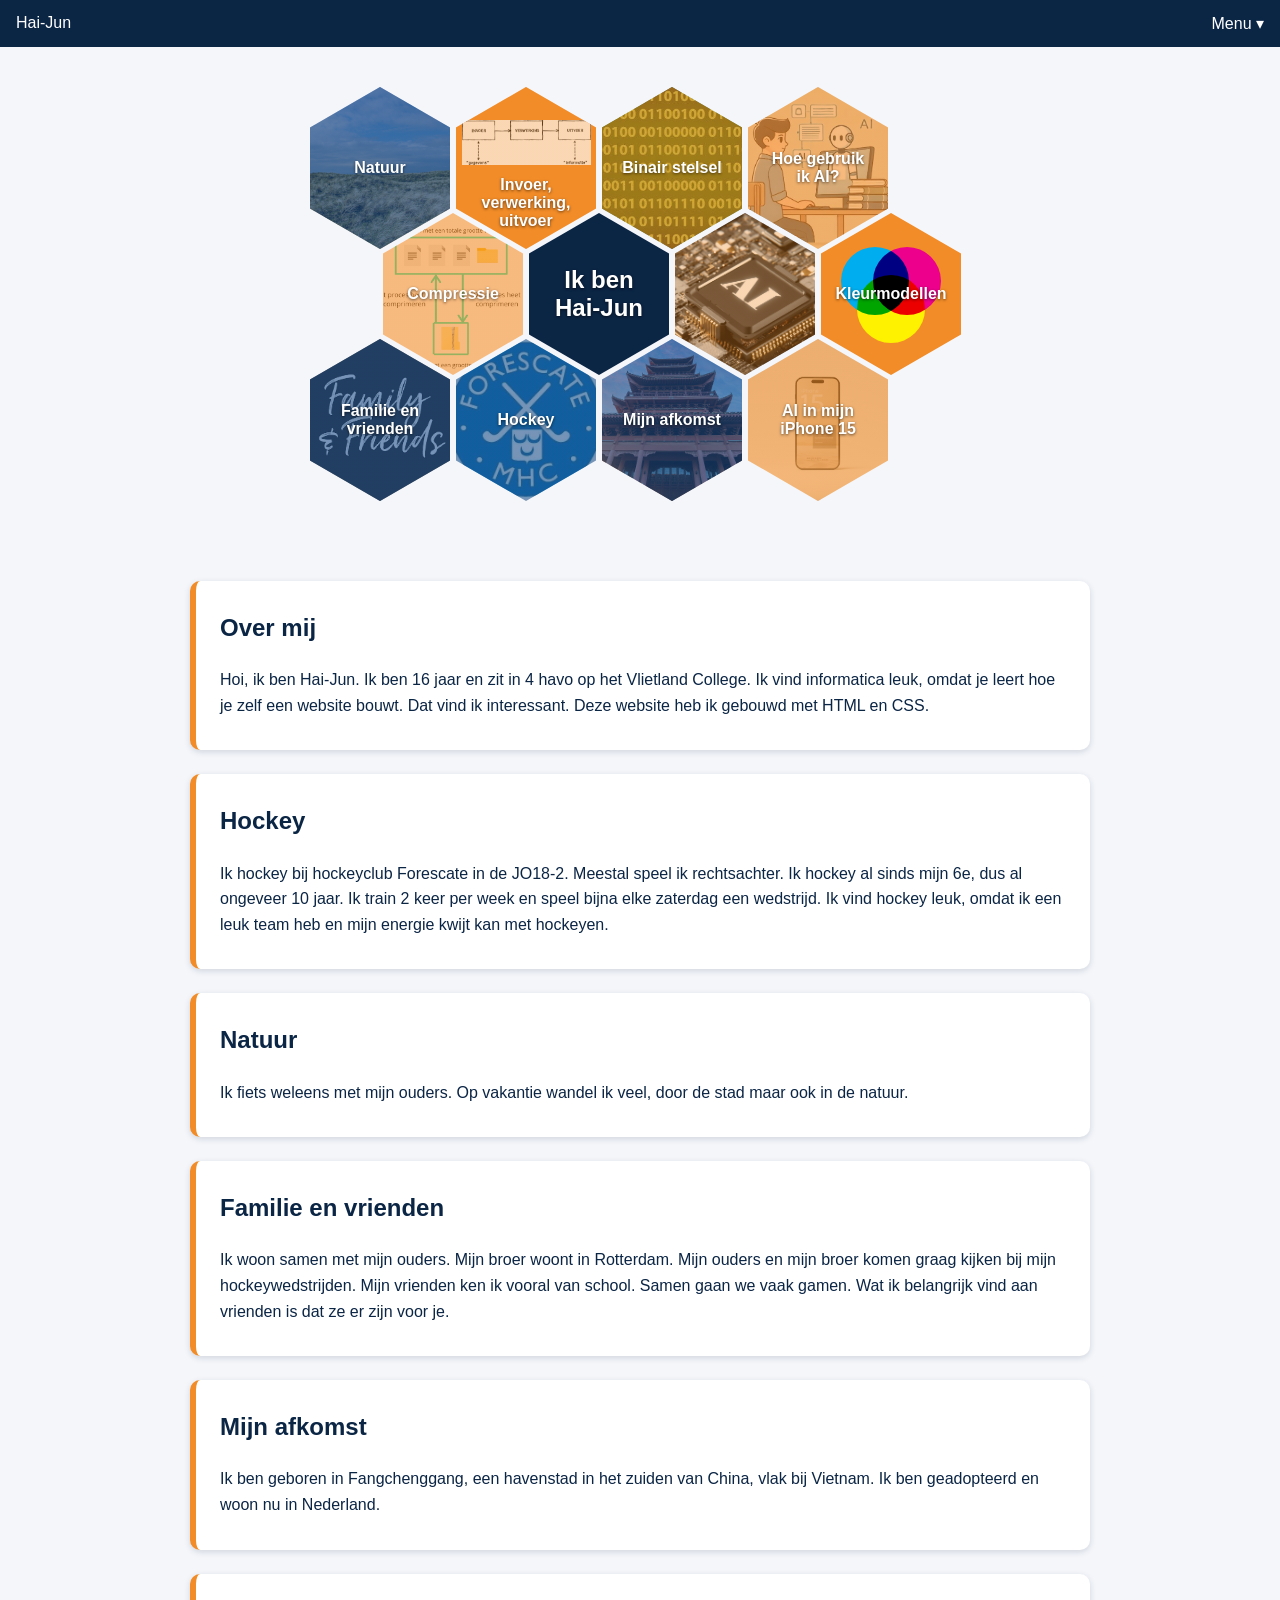
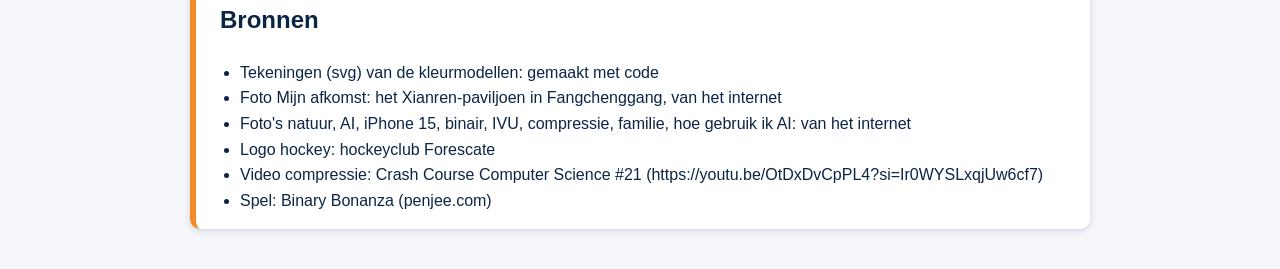
==== commit b86f73ba: "nu echt het eind resultaat" ====
--- a/index.html
+++ b/index.html
@@ -73,7 +73,7 @@
 
             <div class="blok">
                 <h2>Over mij</h2>
-                <p>Hoi, ik ben Hai-Jun! Ik ben 16 jaar en zit in 4 havo op het Vlietland College.
+                <p>Hoi, ik ben Hai-Jun. Ik ben 16 jaar en zit in 4 havo op het Vlietland College.
                    Ik vind informatica leuk, omdat je leert hoe je zelf een website bouwt. Dat vind ik interessant.
                    Deze website heb ik gebouwd met HTML en CSS.</p>
             </div>
@@ -82,18 +82,20 @@
                 <h2>Hockey</h2>
                 <p>Ik hockey bij hockeyclub Forescate in de JO18-2. Meestal speel ik rechtsachter.
                    Ik hockey al sinds mijn 6e, dus al ongeveer 10 jaar. Ik train 2 keer per week en speel bijna elke zaterdag een wedstrijd.
-                   Wat ik zo leuk vind aan hockey? Ik kan er mijn energie in kwijt!</p>
+                   Ik vind hockey leuk, omdat ik een leuk team heb en mijn energie kwijt kan met hockeyen.</p>
             </div>
 
             <div class="blok" id="natuur">
                 <h2>Natuur</h2>
-                <p>Ik fiets weleens met mijn ouders. Op vakantie wandel ik veel, door de stad maar ook in de natuur.</p>
+                <p>Ik fiets weleens met mijn ouders. Op vakantie wandel ik veel, door de stad maar ook in de natuur. </p>
             </div>
 
             <div class="blok" id="familie">
                 <h2>Familie en vrienden</h2>
                 <p>Ik woon samen met mijn ouders. Mijn broer woont in Rotterdam.
-                   Mijn ouders en mijn broer komen graag kijken bij mijn hockeywedstrijden.</p>
+                   Mijn ouders en mijn broer komen graag kijken bij mijn hockeywedstrijden. 
+                Mijn vrienden ken ik vooral van school. Samen gaan we vaak gamen.
+                   Wat ik belangrijk vind aan vrienden is dat ze er zijn voor je.</p>
             </div>
 
             <div class="blok" id="afkomst">
